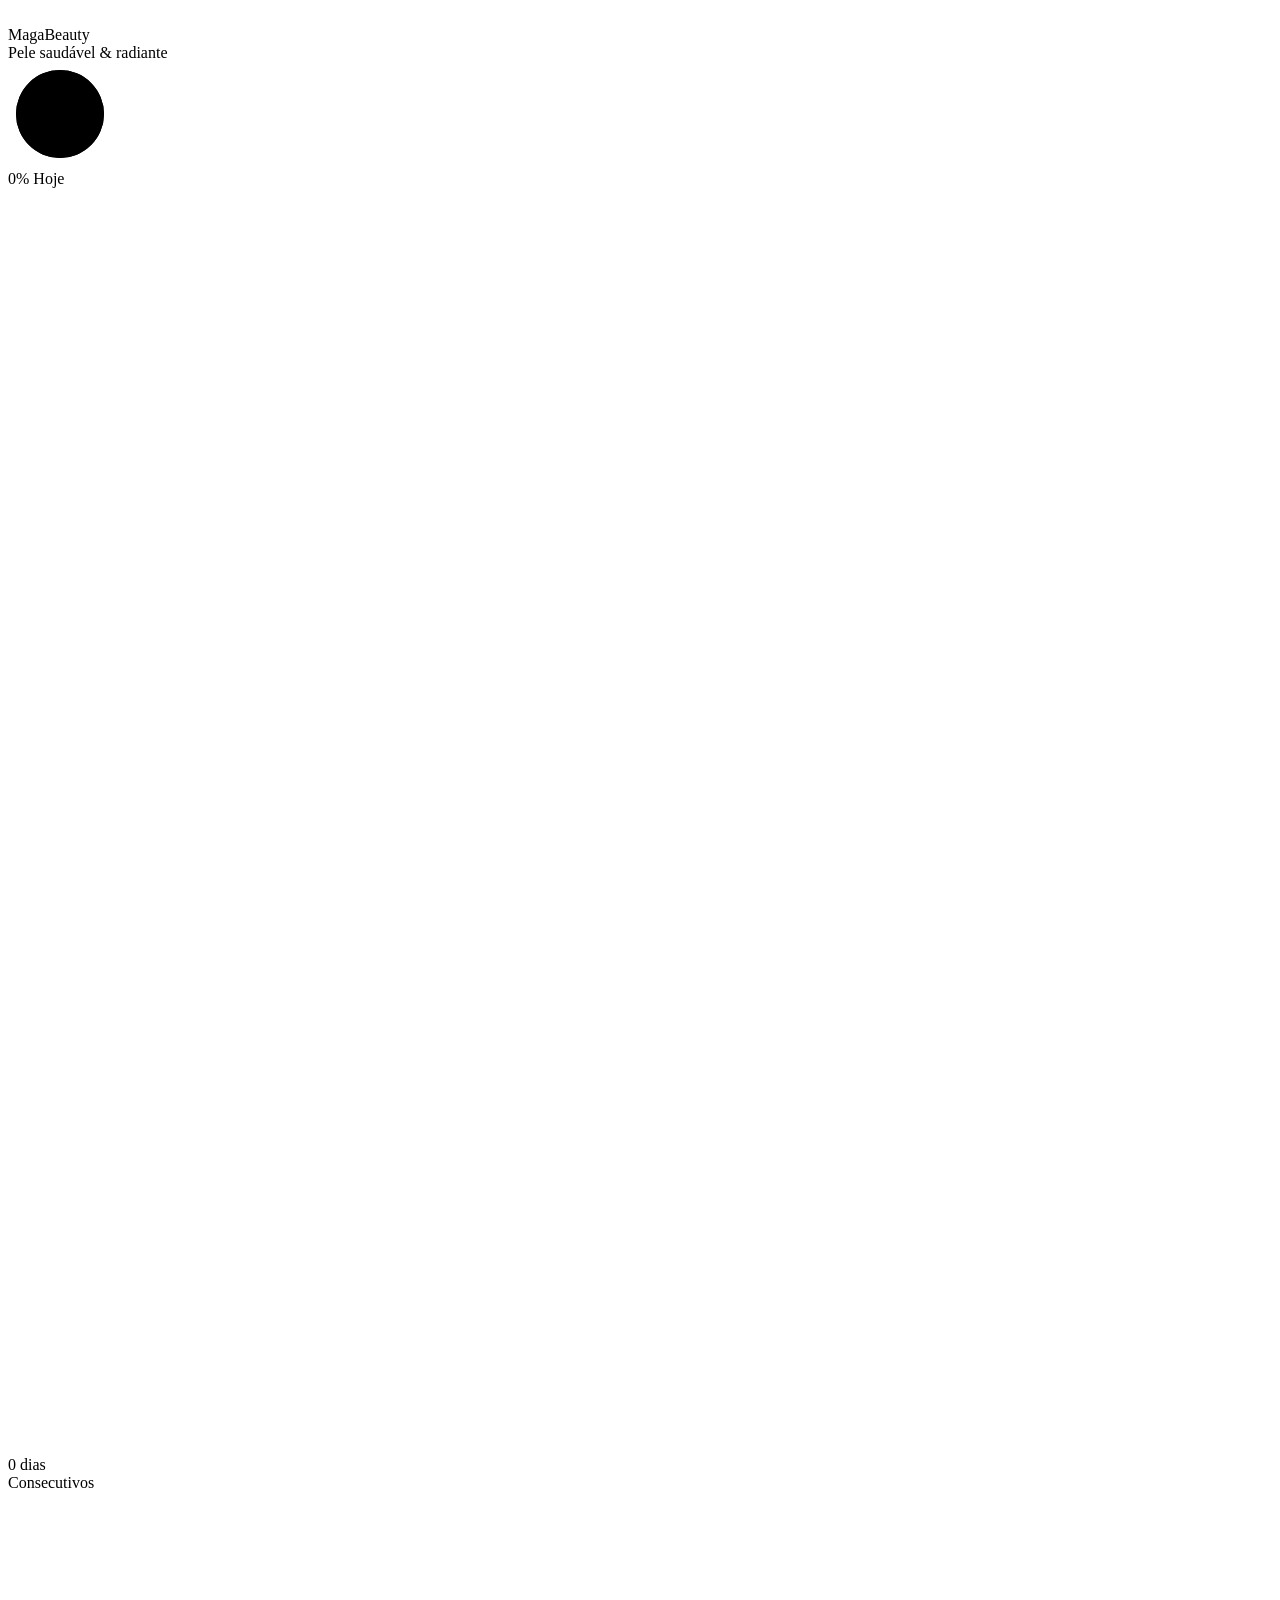
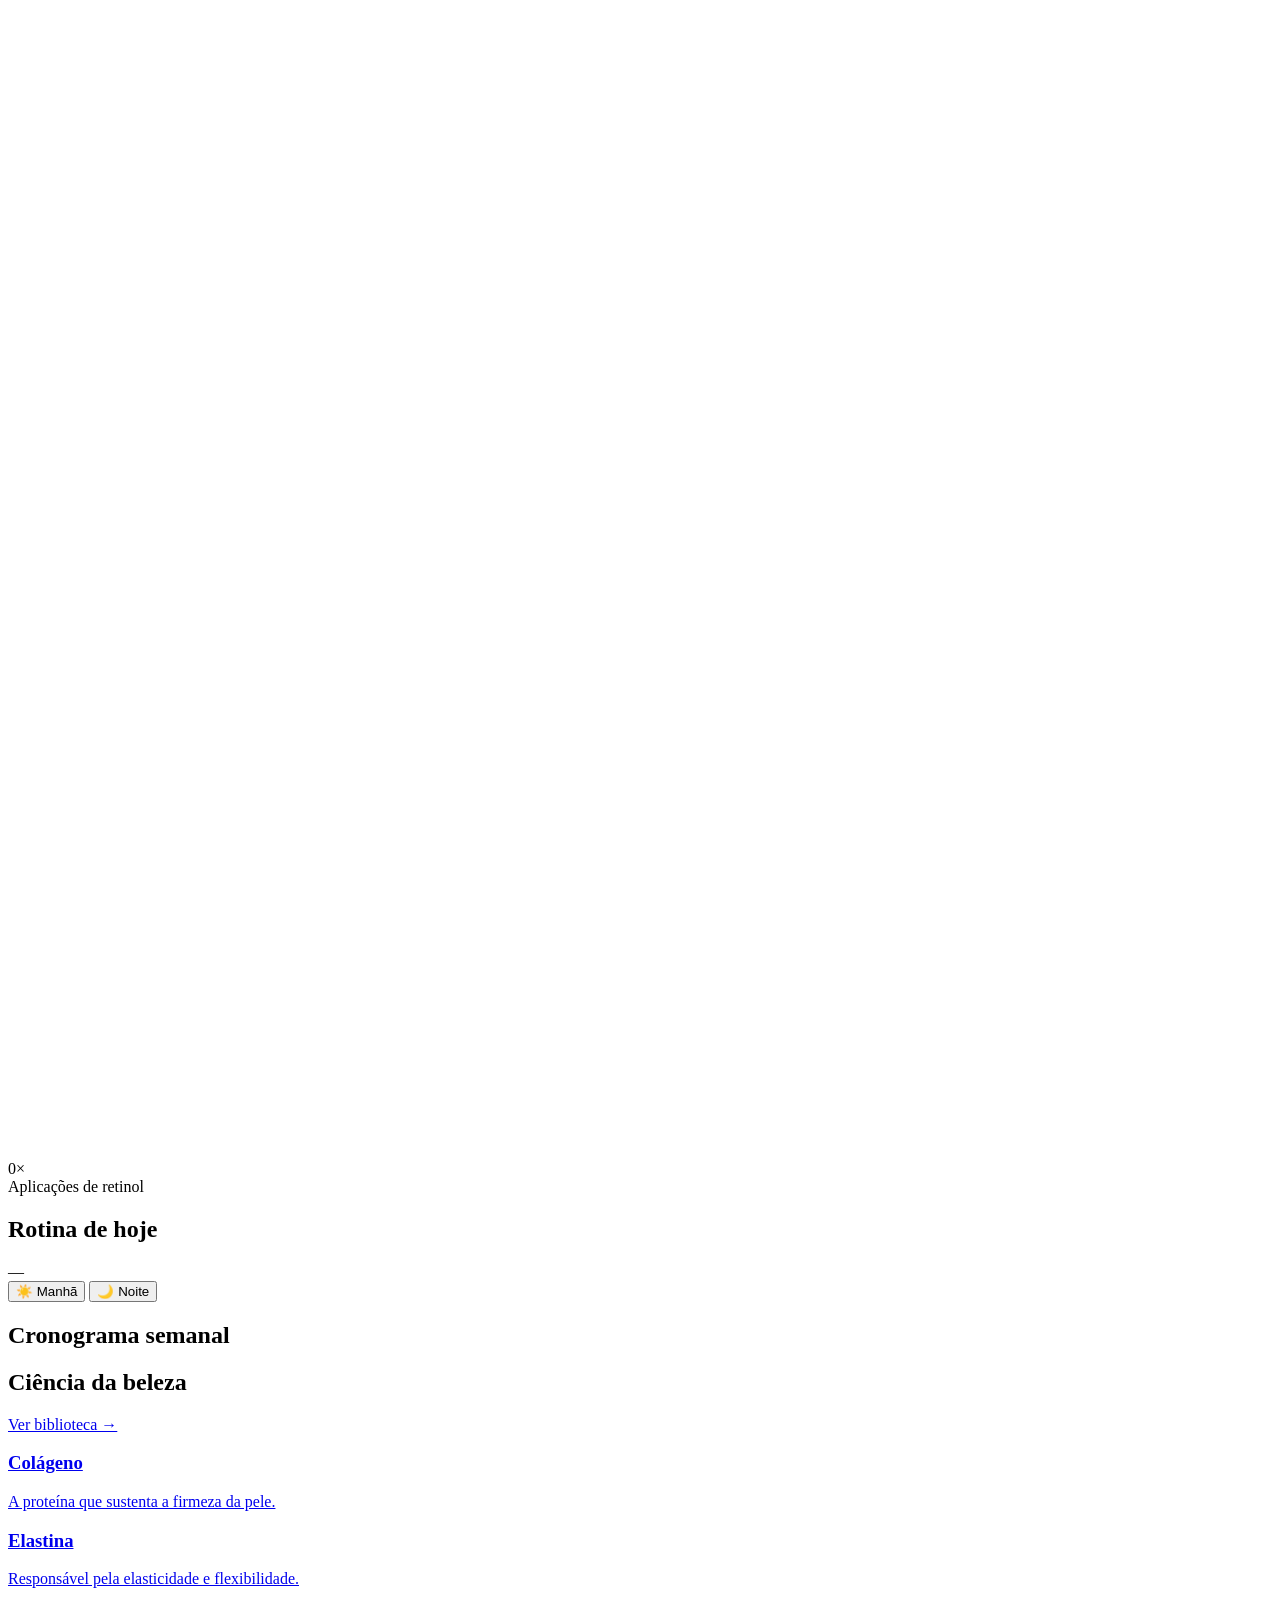
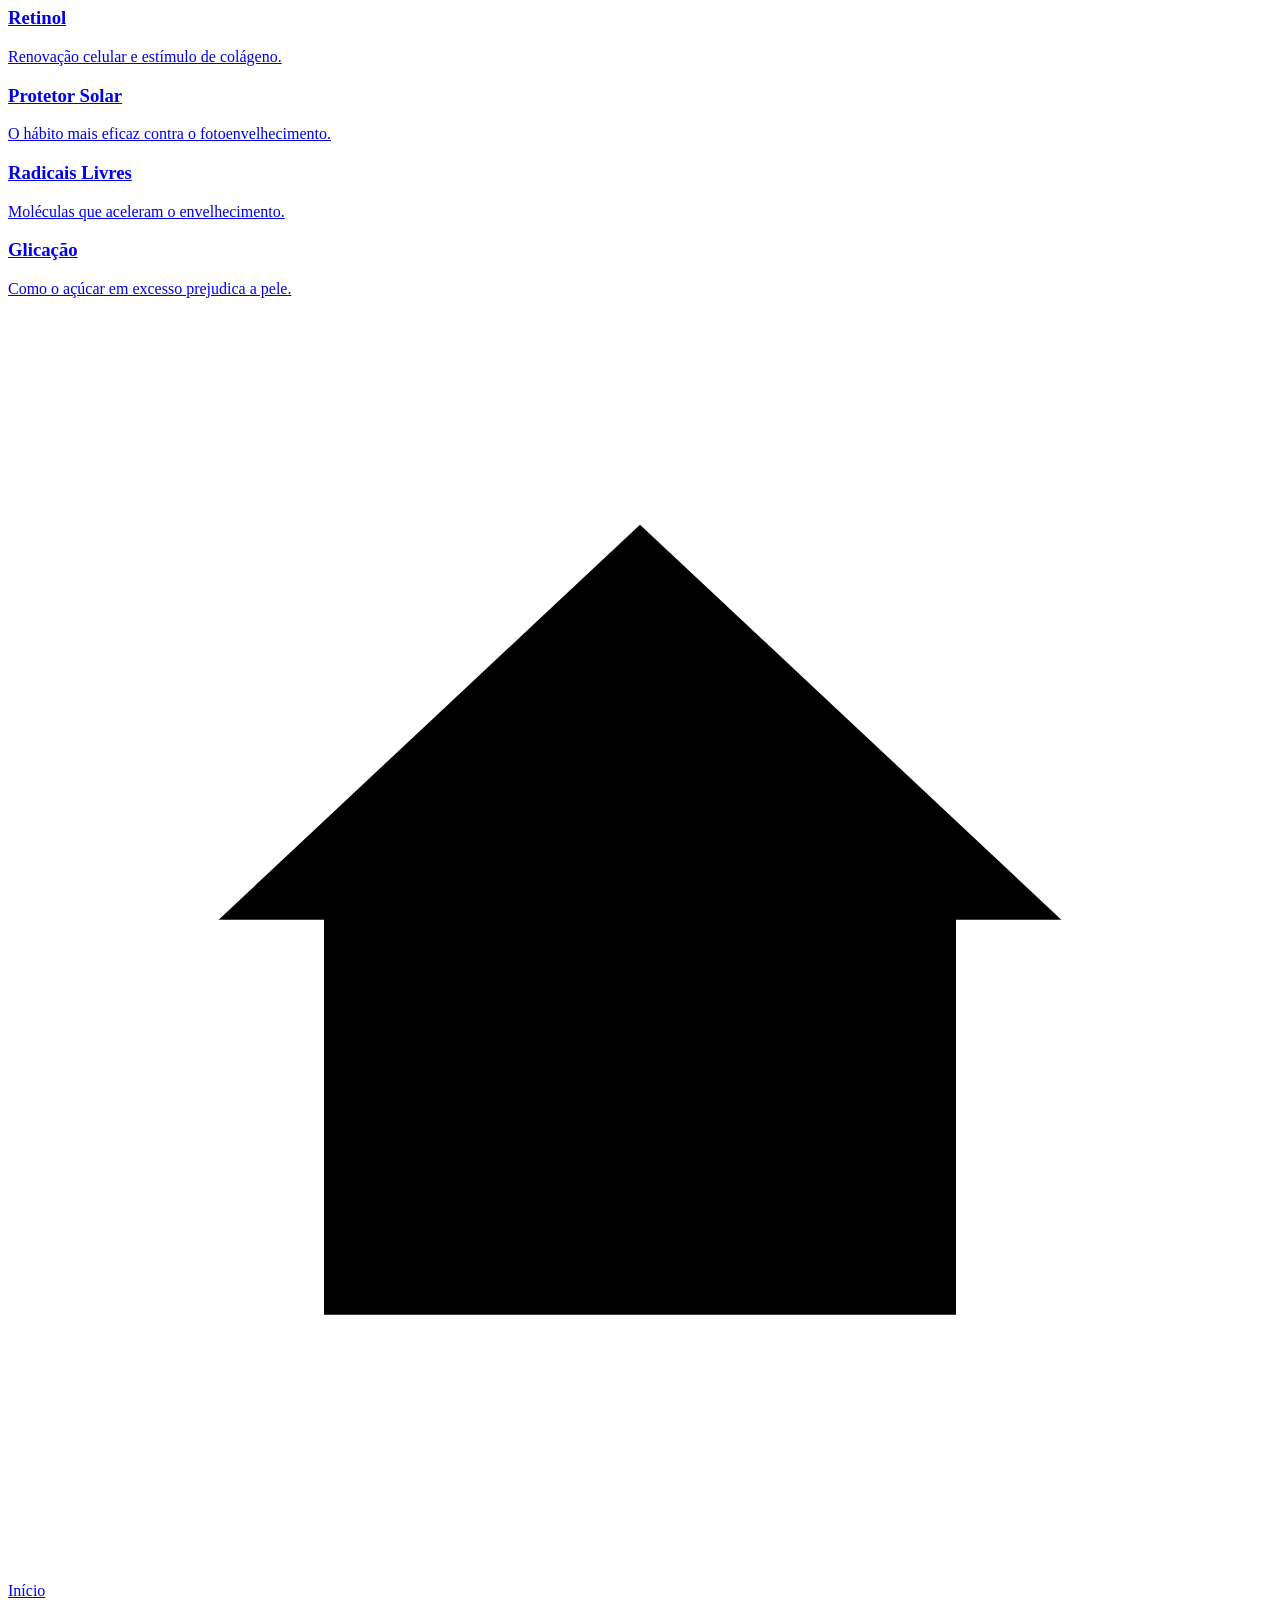
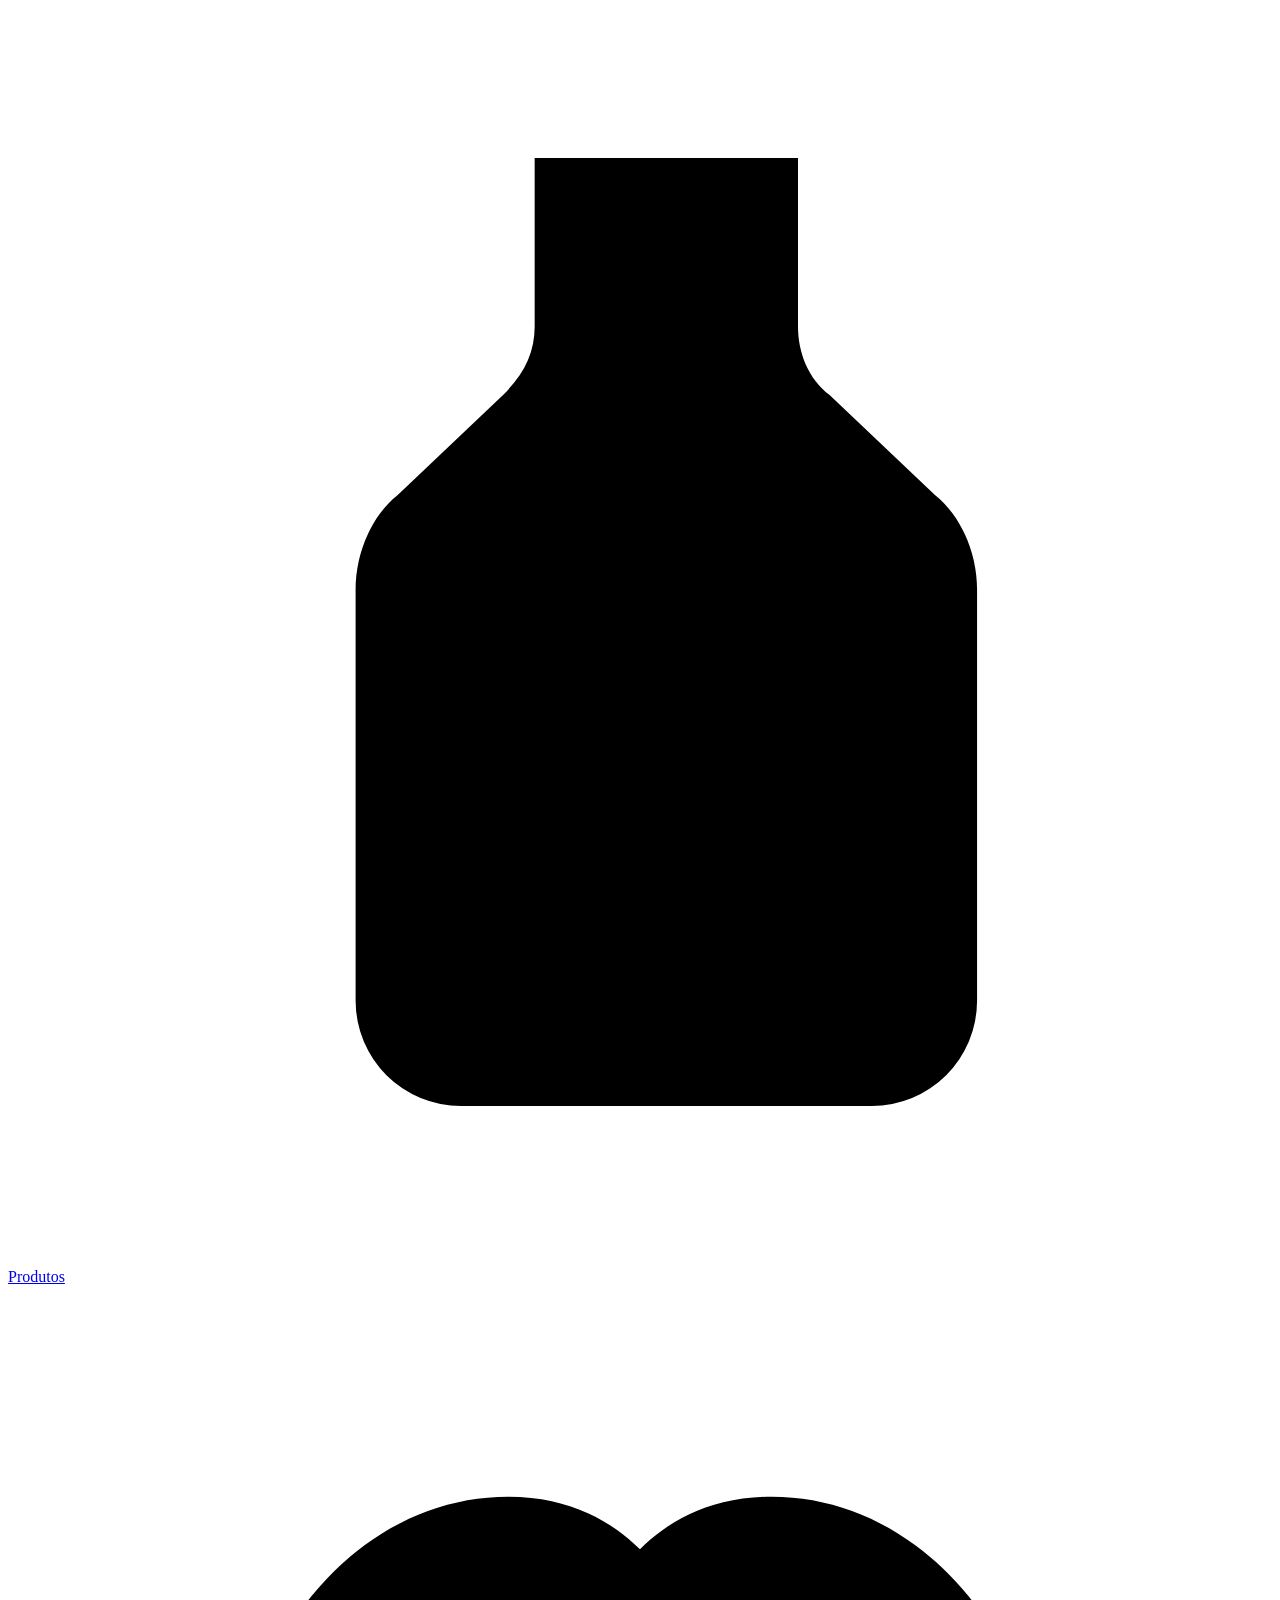
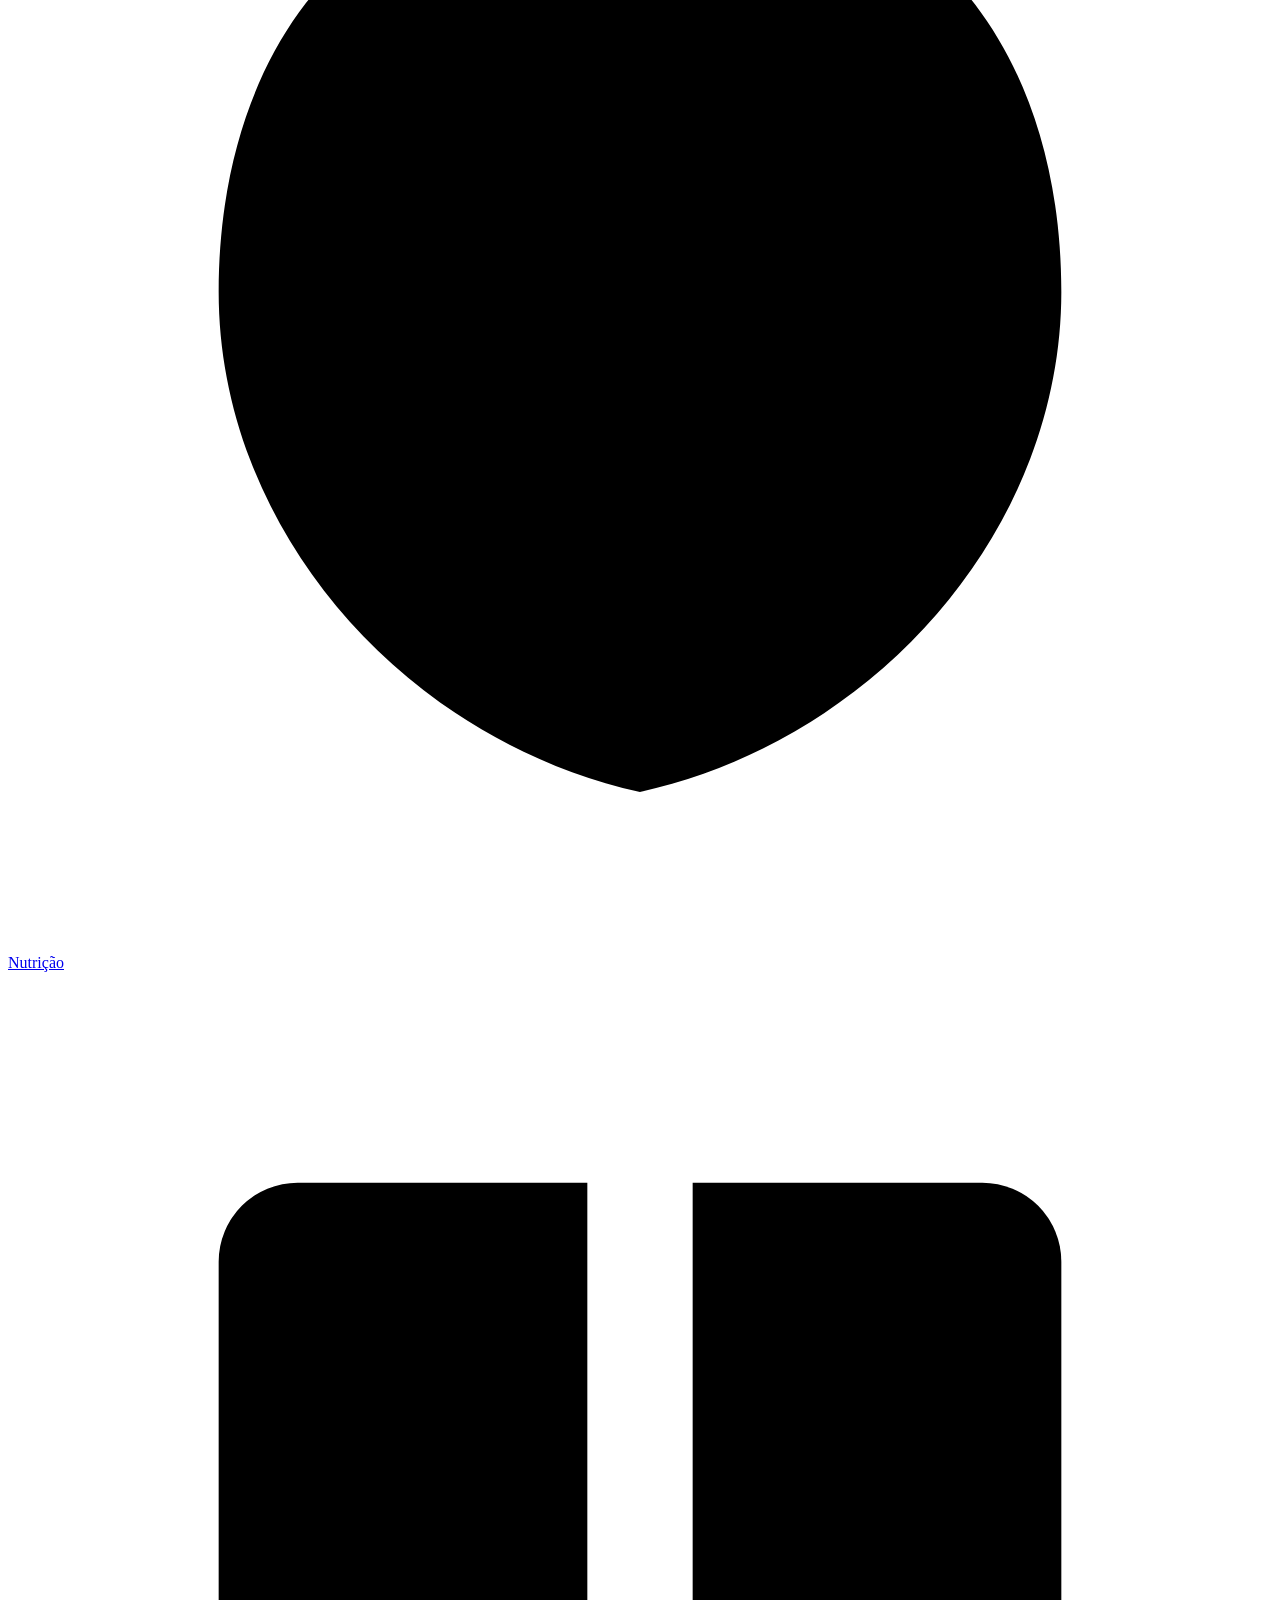
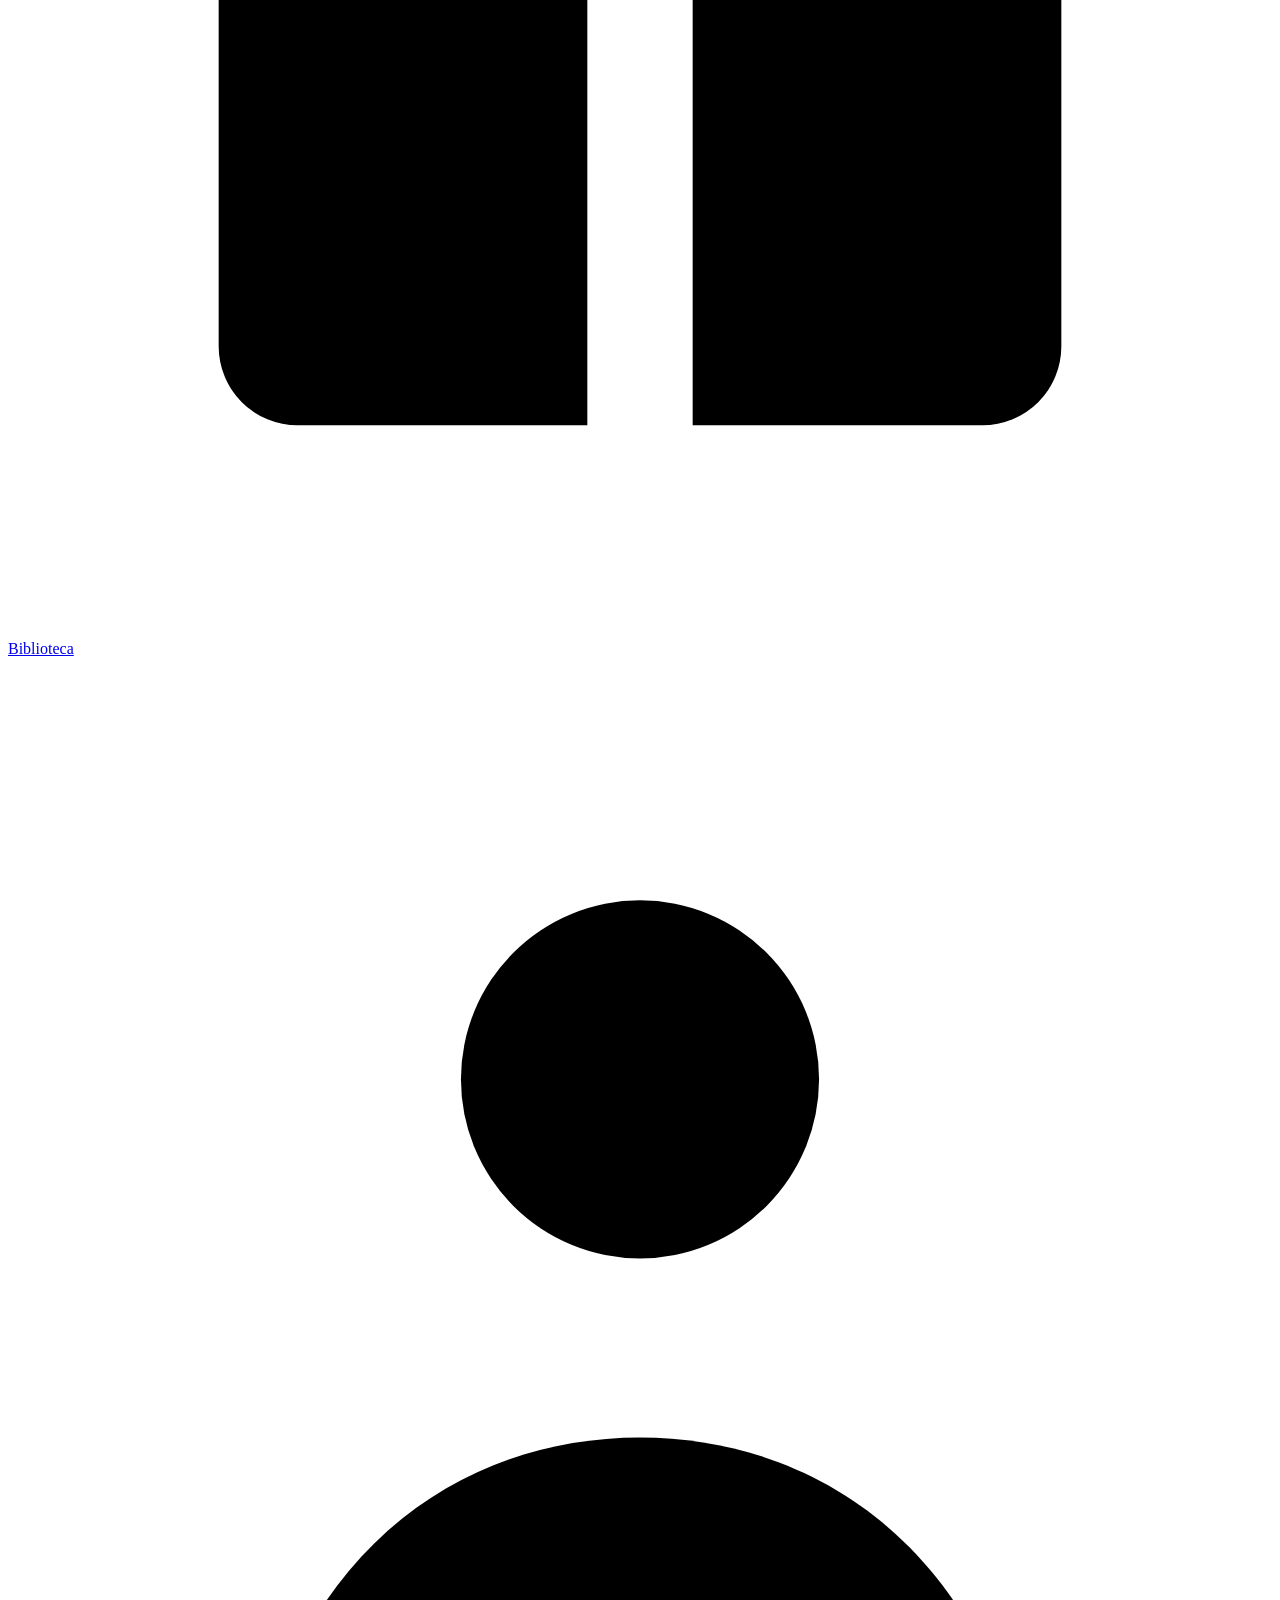
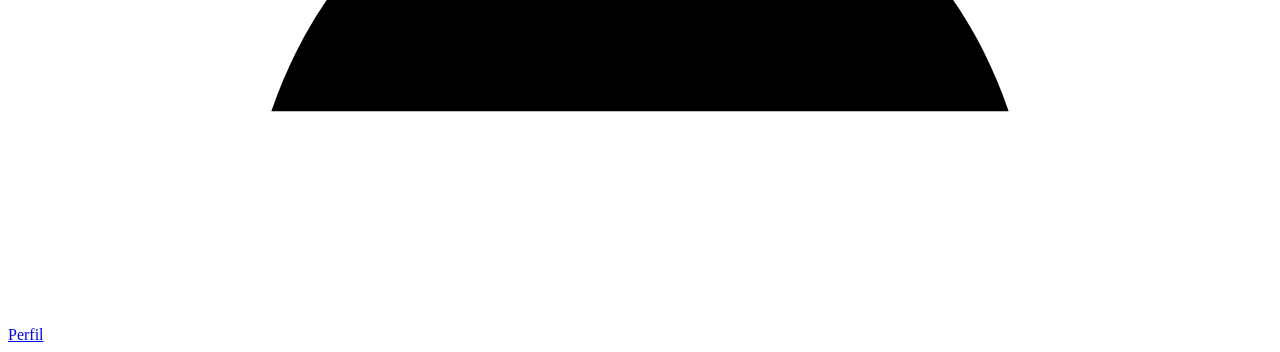
==== index.html @ 09ea9ea4 "Add files via upload" ====
<!DOCTYPE html>
<html lang="pt-BR">
<head>
<meta charset="UTF-8">
<meta name="viewport" content="width=device-width, initial-scale=1, viewport-fit=cover">
<title>MagaBeauty — Sua jornada para uma pele saudável</title>
<meta name="description" content="Guia completo de skincare baseado em evidências: rotina, ciência da beleza e nutrição para a pele.">
<meta name="theme-color" content="#A8C3B0">
<link rel="manifest" href="manifest.json">
<link rel="icon" href="assets/icon-192.png">
<link rel="apple-touch-icon" href="assets/icon-192.png">
<meta name="apple-mobile-web-app-capable" content="yes">
<meta name="apple-mobile-web-app-status-bar-style" content="default">
<meta name="apple-mobile-web-app-title" content="MagaBeauty">
<link rel="preconnect" href="https://fonts.googleapis.com">
<link rel="preconnect" href="https://fonts.gstatic.com" crossorigin>
<link href="https://fonts.googleapis.com/css2?family=Playfair+Display:wght@500;600;700&family=Inter:wght@400;500;600;700&display=swap" rel="stylesheet">
<link rel="stylesheet" href="css/styles.css">
</head>
<body data-page="dashboard" data-base="" data-register-sw="true">

<header class="mb-header">
  <div class="mb-header__brand">
    <img src="assets/logo.svg" alt="" class="mb-header__logo">
    <div>
      <div class="mb-header__title">MagaBeauty</div>
      <div class="mb-header__subtitle">Pele saudável &amp; radiante</div>
    </div>
  </div>
</header>

<main>

  <div class="card card--sage">
    <div class="ritual-ring-wrap">
      <div class="ritual-ring">
        <svg viewBox="0 0 104 104" width="104" height="104">
          <circle class="ring-track" cx="52" cy="52" r="44"></circle>
          <circle class="ring-progress" cx="52" cy="52" r="44"></circle>
        </svg>
        <div class="ritual-ring__center">
          <span class="ritual-ring__pct">0%</span>
          <span class="ritual-ring__label">Hoje</span>
        </div>
      </div>
      <div class="streak-stats">
        <div class="streak-stat">
          <span class="streak-stat__icon">
            <svg viewBox="0 0 24 24" fill="none" stroke-width="2" stroke-linecap="round" stroke-linejoin="round"><path d="M12 2c1 3-2 4-2 7a3 3 0 0 0 6 0c2 2 2 5 0 8a7 7 0 0 1-9-11c.5 1 1.5 1.5 2 1.5C9 5 10 3 12 2z"/></svg>
          </span>
          <div>
            <div class="streak-stat__value"><span id="streak-value">0</span> dias</div>
            <div class="streak-stat__label">Consecutivos</div>
          </div>
        </div>
        <div class="streak-stat">
          <span class="streak-stat__icon">
            <svg viewBox="0 0 24 24" fill="none" stroke-width="2" stroke-linecap="round" stroke-linejoin="round"><path d="M21 12.5A9 9 0 1 1 11.5 3 7 7 0 0 0 21 12.5z"/></svg>
          </span>
          <div>
            <div class="streak-stat__value"><span id="retinol-value">0</span>×</div>
            <div class="streak-stat__label">Aplicações de retinol</div>
          </div>
        </div>
      </div>
    </div>
  </div>

  <div class="section-title">
    <h2>Rotina de hoje</h2>
  </div>
  <div class="card">
    <span class="mode-badge" id="mode-badge">—</span>
    <div class="routine-tabs" role="tablist">
      <button class="routine-tab" data-tab="manha" role="tab" aria-selected="true">☀️ Manhã</button>
      <button class="routine-tab" data-tab="noite" role="tab" aria-selected="false">🌙 Noite</button>
    </div>
    <ul class="checklist" id="routine-list"></ul>
  </div>

  <div class="section-title">
    <h2>Cronograma semanal</h2>
  </div>
  <div class="card">
    <div class="week-grid" id="week-grid"></div>
  </div>

  <div class="section-title">
    <h2>Ciência da beleza</h2>
    <a class="section-link" href="pages/biblioteca.html">Ver biblioteca →</a>
  </div>
  <div class="science-grid">
    <a class="science-card" href="pages/biblioteca.html#artigo-colageno">
      <h3>Colágeno</h3>
      <p>A proteína que sustenta a firmeza da pele.</p>
    </a>
    <a class="science-card" href="pages/biblioteca.html#artigo-elastina">
      <h3>Elastina</h3>
      <p>Responsável pela elasticidade e flexibilidade.</p>
    </a>
    <a class="science-card" href="pages/biblioteca.html#artigo-retinol">
      <h3>Retinol</h3>
      <p>Renovação celular e estímulo de colágeno.</p>
    </a>
    <a class="science-card" href="pages/biblioteca.html#artigo-protetorsolar">
      <h3>Protetor Solar</h3>
      <p>O hábito mais eficaz contra o fotoenvelhecimento.</p>
    </a>
    <a class="science-card" href="pages/biblioteca.html#artigo-radicaislivres">
      <h3>Radicais Livres</h3>
      <p>Moléculas que aceleram o envelhecimento.</p>
    </a>
    <a class="science-card" href="pages/biblioteca.html#artigo-glicacao">
      <h3>Glicação</h3>
      <p>Como o açúcar em excesso prejudica a pele.</p>
    </a>
  </div>

</main>

<nav class="bottom-nav">
  <a href="index.html" data-nav="index">
    <svg viewBox="0 0 24 24"><path d="M4 11.5 12 4l8 7.5"/><path d="M6 10v9h12v-9"/></svg>
    Início
  </a>
  <a href="pages/produtos.html" data-nav="produtos">
    <svg viewBox="0 0 24 24"><path d="M9 3h6v3.2c0 .5.2 1 .6 1.3l2 1.9c.5.4.8 1.1.8 1.8V19a2 2 0 0 1-2 2H8.6a2 2 0 0 1-2-2V11.2c0-.7.3-1.4.8-1.8l2-1.9c.4-.4.6-.8.6-1.3V3Z"/><path d="M8 14h8"/></svg>
    Produtos
  </a>
  <a href="pages/nutricao.html" data-nav="nutricao">
    <svg viewBox="0 0 24 24"><path d="M12 21c-4.5-1-8-5-8-9.5C4 7 6.5 4 9.5 4c1.2 0 2 .5 2.5 1 .5-.5 1.3-1 2.5-1 3 0 5.5 3 5.5 7.5 0 4.5-3.5 8.5-8 9.5Z"/></svg>
    Nutrição
  </a>
  <a href="pages/biblioteca.html" data-nav="biblioteca">
    <svg viewBox="0 0 24 24"><path d="M4 5.5A1.5 1.5 0 0 1 5.5 4H11v16H5.5A1.5 1.5 0 0 1 4 18.5Z"/><path d="M20 5.5A1.5 1.5 0 0 0 18.5 4H13v16h5.5a1.5 1.5 0 0 0 1.5-1.5Z"/></svg>
    Biblioteca
  </a>
  <a href="pages/perfil.html" data-nav="perfil">
    <svg viewBox="0 0 24 24"><circle cx="12" cy="8" r="3.4"/><path d="M5 20c1.2-3.5 4-5.2 7-5.2s5.8 1.7 7 5.2"/></svg>
    Perfil
  </a>
</nav>

<script src="js/app.js"></script>
</body>
</html>
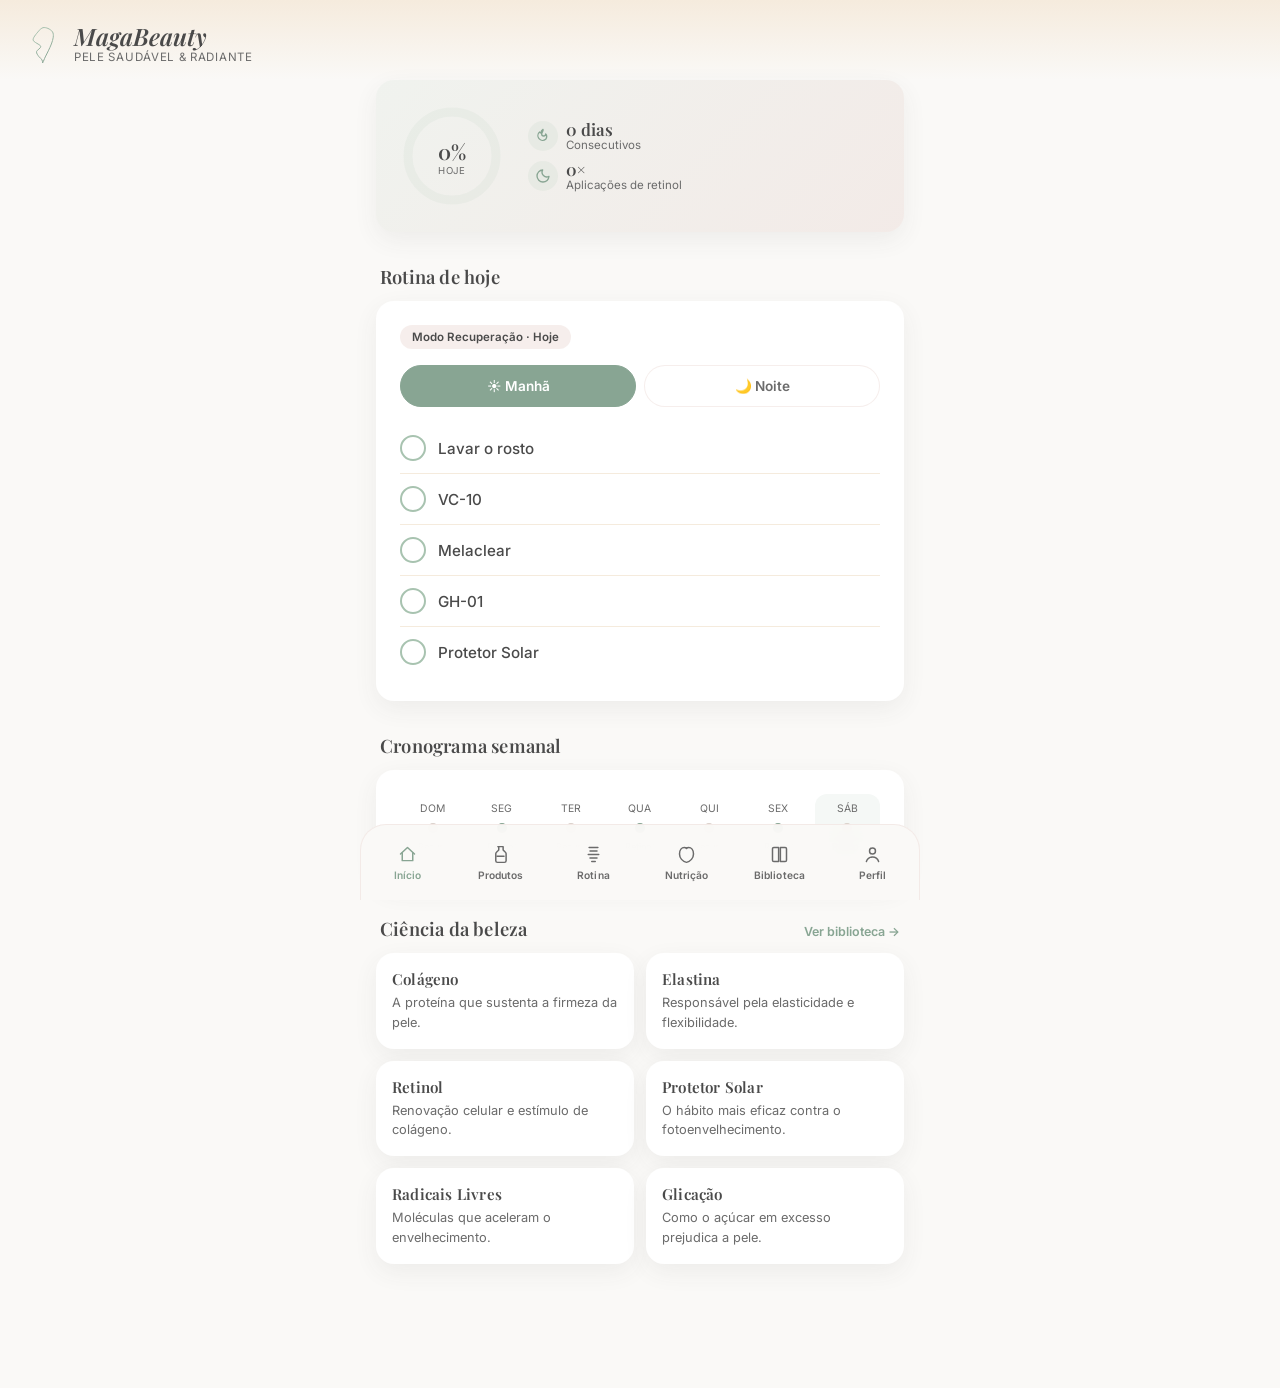
==== commit 76f4df60: "Update index.html" ====
--- a/index.html
+++ b/index.html
@@ -127,6 +127,10 @@
     <svg viewBox="0 0 24 24"><path d="M9 3h6v3.2c0 .5.2 1 .6 1.3l2 1.9c.5.4.8 1.1.8 1.8V19a2 2 0 0 1-2 2H8.6a2 2 0 0 1-2-2V11.2c0-.7.3-1.4.8-1.8l2-1.9c.4-.4.6-.8.6-1.3V3Z"/><path d="M8 14h8"/></svg>
     Produtos
   </a>
+  <a href="pages/minha-rotina.html" data-nav="minha-rotina">
+    <svg viewBox="0 0 24 24"><path d="M7 4h10"/><path d="M8 8h8"/><path d="M6 12h12"/><path d="M8 16h8"/><path d="M10 20h4"/></svg>
+    Rotina
+  </a>
   <a href="pages/nutricao.html" data-nav="nutricao">
     <svg viewBox="0 0 24 24"><path d="M12 21c-4.5-1-8-5-8-9.5C4 7 6.5 4 9.5 4c1.2 0 2 .5 2.5 1 .5-.5 1.3-1 2.5-1 3 0 5.5 3 5.5 7.5 0 4.5-3.5 8.5-8 9.5Z"/></svg>
     Nutrição
--- a/css/styles.css
+++ b/css/styles.css
@@ -0,0 +1,560 @@
+/* ==========================================================================
+   MagaBeauty — Sistema de Design
+   Elegância Premium · Sálvia + Nude + Champanhe
+   ========================================================================== */
+
+:root {
+  /* Paleta */
+  --sage: #A8C3B0;
+  --sage-dark: #88A593;
+  --nude: #E8D5D0;
+  --champagne: #F5EBDD;
+  --off-white: #FAF9F7;
+  --ink: #4A4A4A;
+  --ink-light: #6B6B6B;
+
+  /* Derivados */
+  --sage-10: rgba(168, 195, 176, 0.12);
+  --sage-20: rgba(168, 195, 176, 0.22);
+  --nude-30: rgba(232, 213, 208, 0.4);
+  --white: #FFFFFF;
+  --shadow-soft: 0 8px 24px rgba(74, 74, 74, 0.07);
+  --shadow-lift: 0 14px 32px rgba(74, 74, 74, 0.12);
+
+  /* Tipografia */
+  --font-display: 'Playfair Display', Georgia, serif;
+  --font-body: 'Inter', -apple-system, BlinkMacSystemFont, sans-serif;
+
+  /* Raios e espaçamentos */
+  --radius-sm: 12px;
+  --radius-md: 18px;
+  --radius-lg: 26px;
+  --radius-pill: 999px;
+
+  --space-1: 4px;
+  --space-2: 8px;
+  --space-3: 12px;
+  --space-4: 16px;
+  --space-5: 24px;
+  --space-6: 32px;
+  --space-7: 48px;
+
+  /* Área segura para nav inferior fixa */
+  --nav-height: 76px;
+}
+
+* { box-sizing: border-box; }
+
+html, body {
+  margin: 0;
+  padding: 0;
+}
+
+body {
+  font-family: var(--font-body);
+  background: var(--off-white);
+  color: var(--ink);
+  -webkit-font-smoothing: antialiased;
+  padding-bottom: calc(var(--nav-height) + env(safe-area-inset-bottom));
+  min-height: 100vh;
+}
+
+h1, h2, h3, h4 {
+  font-family: var(--font-display);
+  font-weight: 600;
+  margin: 0 0 var(--space-2) 0;
+  color: var(--ink);
+  letter-spacing: 0.2px;
+}
+
+p { margin: 0 0 var(--space-3) 0; line-height: 1.55; color: var(--ink-light); }
+
+a { color: inherit; text-decoration: none; }
+
+button { font-family: var(--font-body); cursor: pointer; }
+
+img, svg { display: block; max-width: 100%; }
+
+::selection { background: var(--sage-20); }
+
+/* Foco visível para acessibilidade */
+a:focus-visible,
+button:focus-visible,
+input:focus-visible,
+[tabindex]:focus-visible {
+  outline: 2px solid var(--sage-dark);
+  outline-offset: 3px;
+  border-radius: var(--radius-sm);
+}
+
+@media (prefers-reduced-motion: reduce) {
+  *, *::before, *::after {
+    animation-duration: 0.001ms !important;
+    animation-iteration-count: 1 !important;
+    transition-duration: 0.001ms !important;
+  }
+}
+
+/* ==========================================================================
+   Cabeçalho
+   ========================================================================== */
+
+.mb-header {
+  display: flex;
+  align-items: center;
+  justify-content: space-between;
+  padding: var(--space-5) var(--space-5) var(--space-4);
+  background: linear-gradient(180deg, var(--champagne) 0%, var(--off-white) 100%);
+}
+
+.mb-header__brand {
+  display: flex;
+  align-items: center;
+  gap: var(--space-3);
+}
+
+.mb-header__logo { width: 38px; height: 38px; flex-shrink: 0; }
+
+.mb-header__title {
+  font-family: var(--font-display);
+  font-size: 1.5rem;
+  font-style: italic;
+  font-weight: 600;
+  color: var(--ink);
+  line-height: 1;
+}
+
+.mb-header__subtitle {
+  font-size: 0.72rem;
+  letter-spacing: 0.06em;
+  text-transform: uppercase;
+  color: var(--ink-light);
+  margin-top: 2px;
+}
+
+.mb-page-title {
+  padding: 0 var(--space-5);
+  margin-bottom: var(--space-1);
+}
+
+.mb-page-title h1 { font-size: 1.6rem; }
+.mb-page-title .mb-eyebrow { margin-bottom: var(--space-1); }
+
+main {
+  max-width: 560px;
+  margin: 0 auto;
+  padding: 0 var(--space-4) var(--space-7);
+}
+
+.mb-eyebrow {
+  font-size: 0.7rem;
+  letter-spacing: 0.1em;
+  text-transform: uppercase;
+  color: var(--sage-dark);
+  font-weight: 600;
+}
+
+/* ==========================================================================
+   Cartões
+   ========================================================================== */
+
+.card {
+  background: var(--white);
+  border-radius: var(--radius-md);
+  box-shadow: var(--shadow-soft);
+  padding: var(--space-5);
+  margin-bottom: var(--space-4);
+}
+
+.card--sage {
+  background: linear-gradient(135deg, var(--sage-10), var(--nude-30));
+}
+
+.section-title {
+  display: flex;
+  align-items: baseline;
+  justify-content: space-between;
+  margin: var(--space-6) 0 var(--space-3);
+  padding: 0 var(--space-1);
+}
+
+.section-title h2 { font-size: 1.15rem; margin: 0; }
+
+.section-link {
+  font-size: 0.78rem;
+  color: var(--sage-dark);
+  font-weight: 600;
+}
+
+/* ==========================================================================
+   Anel de progresso (elemento de assinatura)
+   ========================================================================== */
+
+.ritual-ring-wrap {
+  display: flex;
+  align-items: center;
+  gap: var(--space-5);
+}
+
+.ritual-ring { position: relative; width: 104px; height: 104px; flex-shrink: 0; }
+
+.ritual-ring svg { transform: rotate(-90deg); }
+
+.ritual-ring circle {
+  fill: none;
+  stroke-width: 9;
+  stroke-linecap: round;
+}
+
+.ritual-ring .ring-track { stroke: var(--sage-10); }
+
+.ritual-ring .ring-progress {
+  stroke: var(--sage-dark);
+  transition: stroke-dashoffset 0.6s ease;
+}
+
+.ritual-ring__center {
+  position: absolute;
+  inset: 0;
+  display: flex;
+  flex-direction: column;
+  align-items: center;
+  justify-content: center;
+}
+
+.ritual-ring__pct { font-family: var(--font-display); font-size: 1.3rem; font-weight: 600; color: var(--ink); }
+.ritual-ring__label { font-size: 0.6rem; color: var(--ink-light); text-transform: uppercase; letter-spacing: 0.06em; }
+
+.streak-stats { display: flex; flex-direction: column; gap: var(--space-2); }
+
+.streak-stat { display: flex; align-items: center; gap: var(--space-2); }
+
+.streak-stat__icon {
+  width: 30px; height: 30px;
+  border-radius: var(--radius-pill);
+  background: var(--sage-10);
+  display: flex; align-items: center; justify-content: center;
+  flex-shrink: 0;
+}
+
+.streak-stat__icon svg { width: 16px; height: 16px; stroke: var(--sage-dark); }
+
+.streak-stat__value { font-family: var(--font-display); font-size: 1.05rem; font-weight: 600; line-height: 1.1; }
+.streak-stat__label { font-size: 0.72rem; color: var(--ink-light); }
+
+/* ==========================================================================
+   Checklist de rotina
+   ========================================================================== */
+
+.routine-tabs {
+  display: flex;
+  gap: var(--space-2);
+  margin-bottom: var(--space-4);
+}
+
+.routine-tab {
+  flex: 1;
+  text-align: center;
+  padding: var(--space-3) var(--space-2);
+  border-radius: var(--radius-pill);
+  background: var(--white);
+  font-size: 0.85rem;
+  font-weight: 600;
+  color: var(--ink-light);
+  border: 1px solid var(--nude-30);
+  transition: background 0.2s ease, color 0.2s ease;
+}
+
+.routine-tab[aria-selected="true"] {
+  background: var(--sage-dark);
+  color: var(--white);
+  border-color: var(--sage-dark);
+}
+
+.mode-badge {
+  display: inline-flex;
+  align-items: center;
+  gap: 6px;
+  font-size: 0.72rem;
+  font-weight: 600;
+  padding: 5px 12px;
+  border-radius: var(--radius-pill);
+  background: var(--nude-30);
+  color: var(--ink);
+  margin-bottom: var(--space-4);
+}
+
+.checklist { list-style: none; margin: 0; padding: 0; }
+
+.checklist-item {
+  display: flex;
+  align-items: center;
+  gap: var(--space-3);
+  padding: var(--space-3) 0;
+  border-bottom: 1px solid var(--champagne);
+}
+
+.checklist-item:last-child { border-bottom: none; }
+
+.checklist-item__check {
+  width: 26px; height: 26px;
+  border-radius: var(--radius-pill);
+  border: 2px solid var(--sage);
+  flex-shrink: 0;
+  display: flex; align-items: center; justify-content: center;
+  background: var(--white);
+  transition: background 0.2s ease, border-color 0.2s ease;
+}
+
+.checklist-item__check svg {
+  width: 13px; height: 13px;
+  opacity: 0;
+  transition: opacity 0.15s ease;
+  stroke: var(--white);
+}
+
+.checklist-item.is-done .checklist-item__check {
+  background: var(--sage-dark);
+  border-color: var(--sage-dark);
+}
+
+.checklist-item.is-done .checklist-item__check svg { opacity: 1; }
+
+.checklist-item.is-done .checklist-item__label { color: var(--ink-light); text-decoration: line-through; text-decoration-color: var(--sage); }
+
+.checklist-item__label { font-size: 0.95rem; font-weight: 500; flex: 1; }
+
+.checklist-item__btn {
+  all: unset;
+  display: flex;
+  align-items: center;
+  gap: var(--space-3);
+  width: 100%;
+  cursor: pointer;
+}
+
+/* ==========================================================================
+   Cronograma semanal
+   ========================================================================== */
+
+.week-grid {
+  display: grid;
+  grid-template-columns: repeat(7, 1fr);
+  gap: var(--space-1);
+}
+
+.week-day {
+  display: flex;
+  flex-direction: column;
+  align-items: center;
+  gap: var(--space-2);
+  padding: var(--space-2) 2px;
+  border-radius: var(--radius-sm);
+}
+
+.week-day.is-today { background: var(--sage-10); }
+
+.week-day__name { font-size: 0.65rem; color: var(--ink-light); text-transform: uppercase; }
+
+.week-day__dot {
+  width: 10px; height: 10px;
+  border-radius: var(--radius-pill);
+}
+
+.week-day__dot--retinol { background: var(--sage-dark); }
+.week-day__dot--recuperacao { background: var(--nude); border: 1px solid var(--sage-20); }
+
+.week-day__mode { font-size: 0.58rem; color: var(--ink-light); text-align: center; }
+
+/* ==========================================================================
+   Cartões de ciência / artigos / nutrição
+   ========================================================================== */
+
+.science-grid { display: grid; grid-template-columns: 1fr 1fr; gap: var(--space-3); }
+
+.science-card {
+  background: var(--white);
+  border-radius: var(--radius-md);
+  padding: var(--space-4);
+  box-shadow: var(--shadow-soft);
+}
+
+.science-card h3 { font-size: 0.95rem; margin-bottom: var(--space-1); }
+.science-card p { font-size: 0.8rem; margin: 0; }
+
+.product-card, .article-card, .nutrition-card {
+  background: var(--white);
+  border-radius: var(--radius-md);
+  box-shadow: var(--shadow-soft);
+  margin-bottom: var(--space-3);
+  overflow: hidden;
+}
+
+.expand-trigger {
+  all: unset;
+  display: flex;
+  align-items: center;
+  justify-content: space-between;
+  width: 100%;
+  padding: var(--space-4) var(--space-5);
+  cursor: pointer;
+}
+
+.expand-trigger__left { display: flex; align-items: center; gap: var(--space-3); }
+
+.tag-pill {
+  font-size: 0.65rem;
+  font-weight: 700;
+  letter-spacing: 0.04em;
+  text-transform: uppercase;
+  padding: 4px 10px;
+  border-radius: var(--radius-pill);
+  background: var(--sage-10);
+  color: var(--sage-dark);
+}
+
+.tag-pill--noite { background: var(--nude-30); color: var(--ink); }
+
+.expand-trigger h3 { margin: 0; font-size: 1rem; }
+.expand-trigger__sub { font-size: 0.78rem; color: var(--ink-light); margin-top: 2px; }
+
+.expand-chevron {
+  width: 18px; height: 18px;
+  stroke: var(--ink-light);
+  transition: transform 0.25s ease;
+  flex-shrink: 0;
+}
+
+.product-card.is-open .expand-chevron,
+.article-card.is-open .expand-chevron,
+.nutrition-card.is-open .expand-chevron { transform: rotate(180deg); }
+
+.expand-body {
+  max-height: 0;
+  overflow: hidden;
+  transition: max-height 0.3s ease;
+}
+
+.product-card.is-open .expand-body,
+.article-card.is-open .expand-body,
+.nutrition-card.is-open .expand-body { max-height: 600px; }
+
+.expand-body__inner { padding: 0 var(--space-5) var(--space-5); }
+
+.expand-body__inner ul { margin: 0; padding-left: var(--space-4); }
+.expand-body__inner li { font-size: 0.88rem; color: var(--ink-light); margin-bottom: 6px; }
+
+.how-to-use {
+  margin-top: var(--space-3);
+  padding: var(--space-3);
+  background: var(--champagne);
+  border-radius: var(--radius-sm);
+  font-size: 0.82rem;
+  color: var(--ink);
+}
+
+.examples-row { display: flex; flex-wrap: wrap; gap: 6px; margin-top: var(--space-2); }
+
+.example-chip {
+  font-size: 0.78rem;
+  padding: 5px 12px;
+  background: var(--champagne);
+  border-radius: var(--radius-pill);
+  color: var(--ink);
+}
+
+/* ==========================================================================
+   Perfil
+   ========================================================================== */
+
+.profile-stats-grid {
+  display: grid;
+  grid-template-columns: 1fr 1fr;
+  gap: var(--space-3);
+}
+
+.profile-stat {
+  background: var(--white);
+  border-radius: var(--radius-md);
+  box-shadow: var(--shadow-soft);
+  padding: var(--space-4);
+  text-align: center;
+}
+
+.profile-stat__value { font-family: var(--font-display); font-size: 1.7rem; font-weight: 600; }
+.profile-stat__label { font-size: 0.75rem; color: var(--ink-light); margin-top: 2px; }
+
+.gallery-placeholder {
+  border: 1.5px dashed var(--sage);
+  border-radius: var(--radius-md);
+  padding: var(--space-6) var(--space-4);
+  text-align: center;
+  color: var(--ink-light);
+  font-size: 0.85rem;
+}
+
+.gallery-placeholder svg { width: 32px; height: 32px; stroke: var(--sage-dark); margin: 0 auto var(--space-2); }
+
+/* ==========================================================================
+   Navegação inferior
+   ========================================================================== */
+
+.bottom-nav {
+  position: fixed;
+  left: 0; right: 0; bottom: 0;
+  height: var(--nav-height);
+  padding-bottom: env(safe-area-inset-bottom);
+  background: rgba(250, 249, 247, 0.92);
+  backdrop-filter: blur(14px);
+  -webkit-backdrop-filter: blur(14px);
+  border-top: 1px solid var(--nude-30);
+  display: flex;
+  z-index: 50;
+}
+
+.bottom-nav a {
+  flex: 1;
+  display: flex;
+  flex-direction: column;
+  align-items: center;
+  justify-content: center;
+  gap: 4px;
+  color: var(--ink-light);
+  font-size: 0.64rem;
+  font-weight: 600;
+  letter-spacing: 0.01em;
+}
+
+.bottom-nav a svg { width: 21px; height: 21px; stroke: var(--ink-light); fill: none; stroke-width: 1.7; stroke-linecap: round; stroke-linejoin: round; }
+
+.bottom-nav a.is-active { color: var(--sage-dark); }
+.bottom-nav a.is-active svg { stroke: var(--sage-dark); }
+
+/* ==========================================================================
+   Empty / utilitários
+   ========================================================================== */
+
+.mb-divider { height: 1px; background: var(--nude-30); margin: var(--space-5) 0; border: none; }
+
+.toast {
+  position: fixed;
+  bottom: calc(var(--nav-height) + 16px);
+  left: 50%;
+  transform: translateX(-50%) translateY(8px);
+  background: var(--ink);
+  color: var(--off-white);
+  font-size: 0.82rem;
+  padding: 10px 18px;
+  border-radius: var(--radius-pill);
+  opacity: 0;
+  pointer-events: none;
+  transition: opacity 0.25s ease, transform 0.25s ease;
+  z-index: 100;
+  white-space: nowrap;
+}
+
+.toast.is-visible { opacity: 1; transform: translateX(-50%) translateY(0); }
+
+@media (min-width: 600px) {
+  .bottom-nav { max-width: 560px; left: 50%; transform: translateX(-50%); border-radius: var(--radius-lg) var(--radius-lg) 0 0; border-left: 1px solid var(--nude-30); border-right: 1px solid var(--nude-30); }
+}
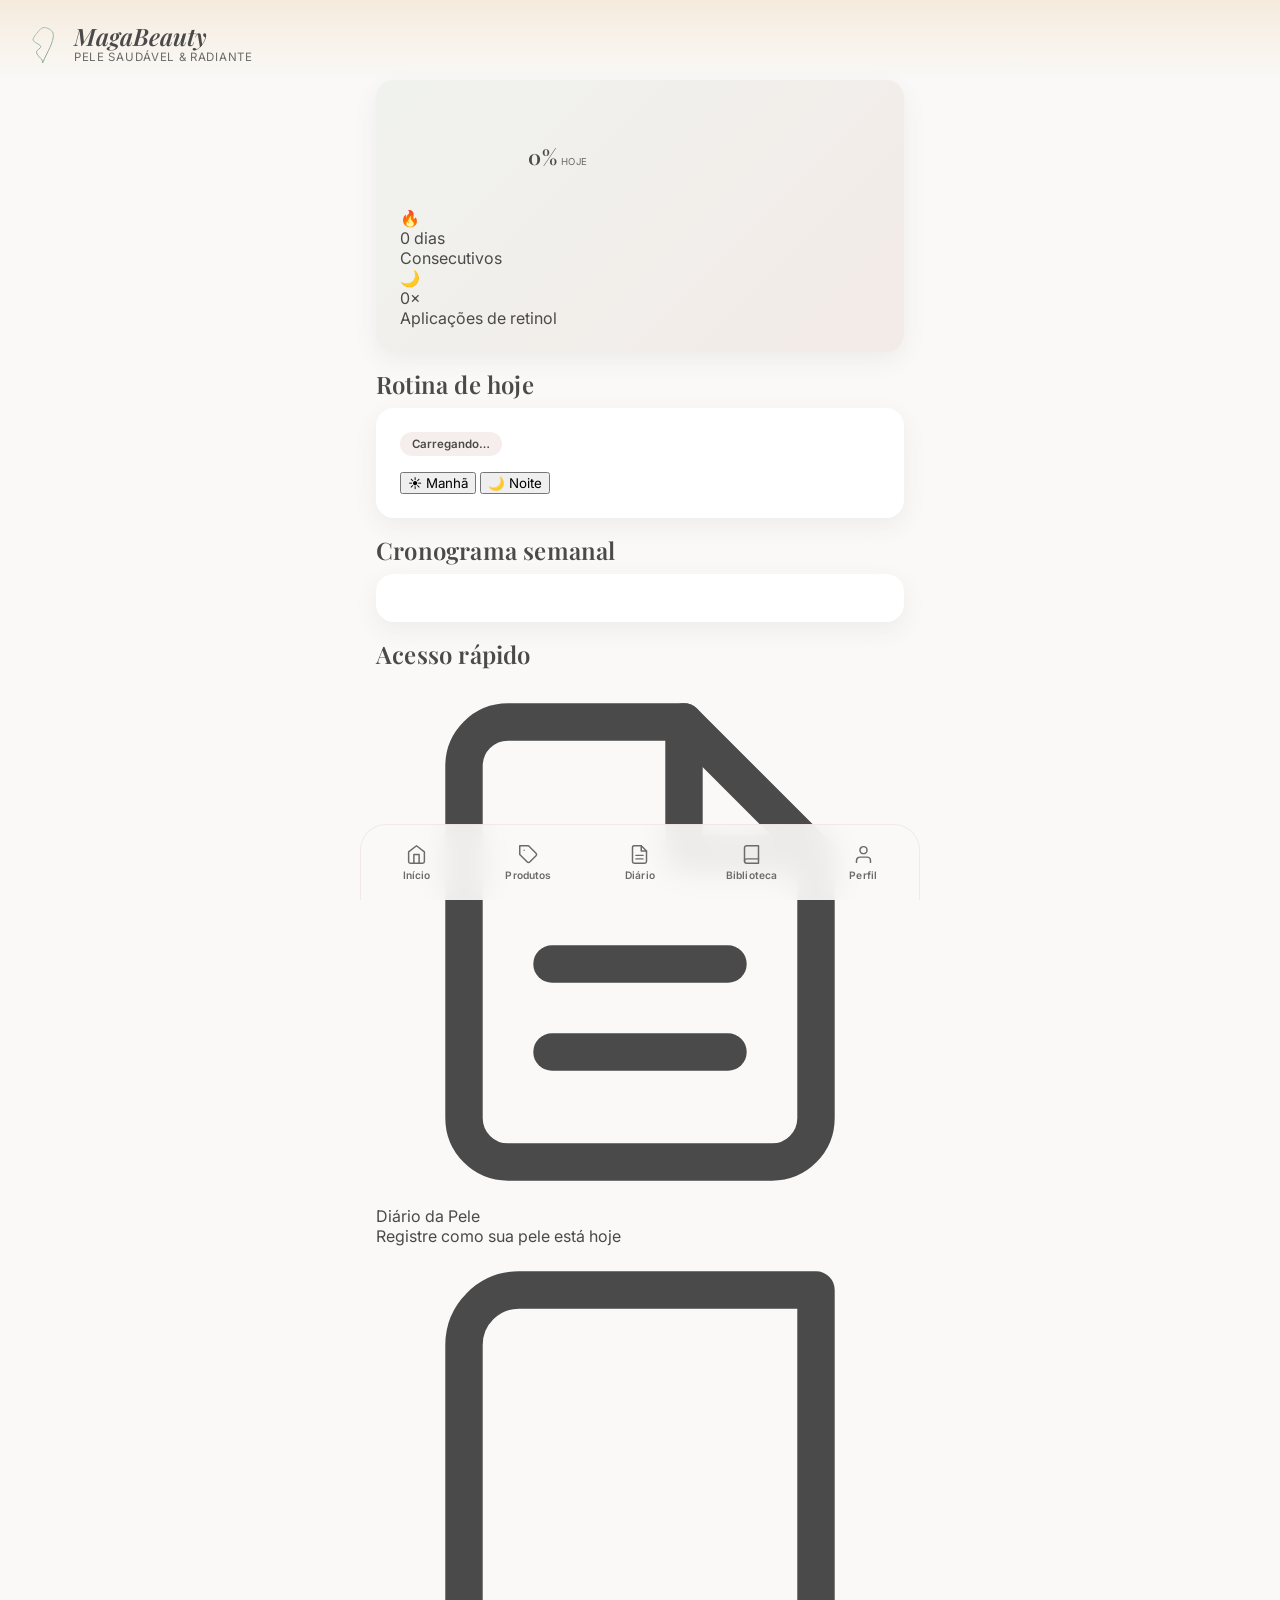
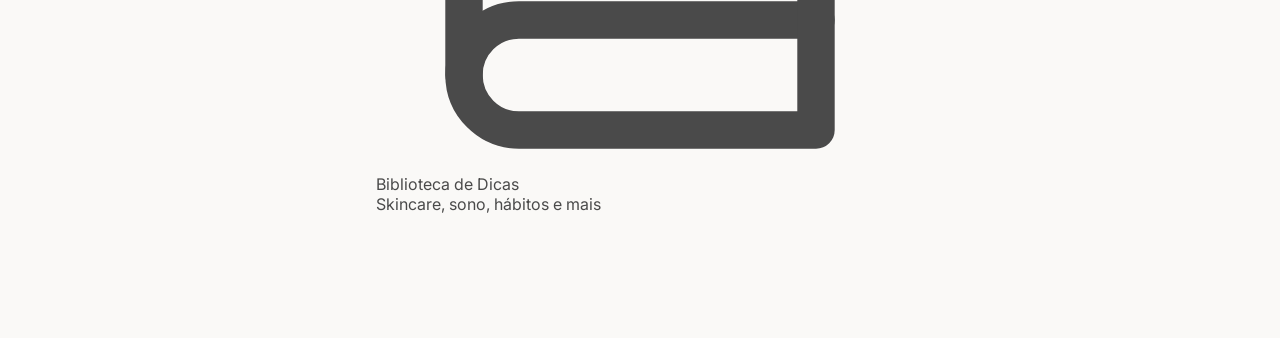
==== commit 027decda: "Add files via upload" ====
--- a/index.html
+++ b/index.html
@@ -1,21 +1,16 @@
 <!DOCTYPE html>
 <html lang="pt-BR">
 <head>
-<meta charset="UTF-8">
-<meta name="viewport" content="width=device-width, initial-scale=1, viewport-fit=cover">
-<title>MagaBeauty — Sua jornada para uma pele saudável</title>
-<meta name="description" content="Guia completo de skincare baseado em evidências: rotina, ciência da beleza e nutrição para a pele.">
-<meta name="theme-color" content="#A8C3B0">
-<link rel="manifest" href="manifest.json">
-<link rel="icon" href="assets/icon-192.png">
-<link rel="apple-touch-icon" href="assets/icon-192.png">
-<meta name="apple-mobile-web-app-capable" content="yes">
-<meta name="apple-mobile-web-app-status-bar-style" content="default">
-<meta name="apple-mobile-web-app-title" content="MagaBeauty">
-<link rel="preconnect" href="https://fonts.googleapis.com">
-<link rel="preconnect" href="https://fonts.gstatic.com" crossorigin>
-<link href="https://fonts.googleapis.com/css2?family=Playfair+Display:wght@500;600;700&family=Inter:wght@400;500;600;700&display=swap" rel="stylesheet">
-<link rel="stylesheet" href="css/styles.css">
+  <meta charset="UTF-8">
+  <meta name="viewport" content="width=device-width, initial-scale=1.0, viewport-fit=cover">
+  <title>MagaBeauty</title>
+  <link rel="manifest" href="manifest.json">
+  <meta name="theme-color" content="#A8C3B0">
+  <link rel="apple-touch-icon" href="assets/icon-192.png">
+  <link rel="preconnect" href="https://fonts.googleapis.com">
+  <link rel="preconnect" href="https://fonts.gstatic.com" crossorigin>
+  <link href="https://fonts.googleapis.com/css2?family=Playfair+Display:ital,wght@0,400;0,600;1,400&family=Inter:wght@300;400;500;600&display=swap" rel="stylesheet">
+  <link rel="stylesheet" href="css/styles.css">
 </head>
 <body data-page="dashboard" data-base="" data-register-sw="true">
 
@@ -31,117 +26,130 @@
 
 <main>
 
+  <!-- Ritual Ring Card -->
   <div class="card card--sage">
     <div class="ritual-ring-wrap">
-      <div class="ritual-ring">
-        <svg viewBox="0 0 104 104" width="104" height="104">
-          <circle class="ring-track" cx="52" cy="52" r="44"></circle>
-          <circle class="ring-progress" cx="52" cy="52" r="44"></circle>
-        </svg>
-        <div class="ritual-ring__center">
-          <span class="ritual-ring__pct">0%</span>
-          <span class="ritual-ring__label">Hoje</span>
+      <svg class="ritual-ring" viewBox="0 0 120 120" aria-hidden="true">
+        <circle class="ritual-ring__track" cx="60" cy="60" r="50"/>
+        <circle class="ritual-ring__fill" id="ringFill" cx="60" cy="60" r="50"/>
+      </svg>
+      <div class="ritual-ring__label">
+        <span class="ritual-ring__pct" id="ringPct">0%</span>
+        <span class="ritual-ring__sub">HOJE</span>
+      </div>
+    </div>
+    <div class="ritual-stats">
+      <div class="ritual-stat">
+        <span class="ritual-stat__icon" aria-hidden="true">🔥</span>
+        <div>
+          <div class="ritual-stat__val" id="streakVal">0 dias</div>
+          <div class="ritual-stat__lbl">Consecutivos</div>
         </div>
       </div>
-      <div class="streak-stats">
-        <div class="streak-stat">
-          <span class="streak-stat__icon">
-            <svg viewBox="0 0 24 24" fill="none" stroke-width="2" stroke-linecap="round" stroke-linejoin="round"><path d="M12 2c1 3-2 4-2 7a3 3 0 0 0 6 0c2 2 2 5 0 8a7 7 0 0 1-9-11c.5 1 1.5 1.5 2 1.5C9 5 10 3 12 2z"/></svg>
-          </span>
-          <div>
-            <div class="streak-stat__value"><span id="streak-value">0</span> dias</div>
-            <div class="streak-stat__label">Consecutivos</div>
-          </div>
-        </div>
-        <div class="streak-stat">
-          <span class="streak-stat__icon">
-            <svg viewBox="0 0 24 24" fill="none" stroke-width="2" stroke-linecap="round" stroke-linejoin="round"><path d="M21 12.5A9 9 0 1 1 11.5 3 7 7 0 0 0 21 12.5z"/></svg>
-          </span>
-          <div>
-            <div class="streak-stat__value"><span id="retinol-value">0</span>×</div>
-            <div class="streak-stat__label">Aplicações de retinol</div>
-          </div>
+      <div class="ritual-stat">
+        <span class="ritual-stat__icon" aria-hidden="true">🌙</span>
+        <div>
+          <div class="ritual-stat__val" id="retinolVal">0×</div>
+          <div class="ritual-stat__lbl">Aplicações de retinol</div>
         </div>
       </div>
     </div>
   </div>
 
-  <div class="section-title">
-    <h2>Rotina de hoje</h2>
-  </div>
-  <div class="card">
-    <span class="mode-badge" id="mode-badge">—</span>
-    <div class="routine-tabs" role="tablist">
-      <button class="routine-tab" data-tab="manha" role="tab" aria-selected="true">☀️ Manhã</button>
-      <button class="routine-tab" data-tab="noite" role="tab" aria-selected="false">🌙 Noite</button>
+  <!-- Rotina de hoje -->
+  <section class="section">
+    <h2 class="section__title">Rotina de hoje</h2>
+    <div class="card">
+      <div class="mode-badge" id="modeBadge">Carregando…</div>
+      <div class="tab-bar" role="tablist">
+        <button class="tab tab--active" id="tabManha" data-tab="manha" role="tab" aria-selected="true">☀️ Manhã</button>
+        <button class="tab" id="tabNoite" data-tab="noite" role="tab" aria-selected="false">🌙 Noite</button>
+      </div>
+      <ul class="checklist" id="checklist" role="list"></ul>
+      <p class="checklist-empty" id="checklistEmpty" hidden>
+        Nenhum produto cadastrado para este período.<br>
+        <a href="pages/produtos.html">Adicionar produtos →</a>
+      </p>
     </div>
-    <ul class="checklist" id="routine-list"></ul>
-  </div>
+  </section>
 
-  <div class="section-title">
-    <h2>Cronograma semanal</h2>
-  </div>
-  <div class="card">
-    <div class="week-grid" id="week-grid"></div>
-  </div>
+  <!-- Cronograma semanal -->
+  <section class="section">
+    <h2 class="section__title">Cronograma semanal</h2>
+    <div class="card">
+      <div class="week-grid" id="weekGrid"></div>
+    </div>
+  </section>
 
-  <div class="section-title">
-    <h2>Ciência da beleza</h2>
-    <a class="section-link" href="pages/biblioteca.html">Ver biblioteca →</a>
-  </div>
-  <div class="science-grid">
-    <a class="science-card" href="pages/biblioteca.html#artigo-colageno">
-      <h3>Colágeno</h3>
-      <p>A proteína que sustenta a firmeza da pele.</p>
-    </a>
-    <a class="science-card" href="pages/biblioteca.html#artigo-elastina">
-      <h3>Elastina</h3>
-      <p>Responsável pela elasticidade e flexibilidade.</p>
-    </a>
-    <a class="science-card" href="pages/biblioteca.html#artigo-retinol">
-      <h3>Retinol</h3>
-      <p>Renovação celular e estímulo de colágeno.</p>
-    </a>
-    <a class="science-card" href="pages/biblioteca.html#artigo-protetorsolar">
-      <h3>Protetor Solar</h3>
-      <p>O hábito mais eficaz contra o fotoenvelhecimento.</p>
-    </a>
-    <a class="science-card" href="pages/biblioteca.html#artigo-radicaislivres">
-      <h3>Radicais Livres</h3>
-      <p>Moléculas que aceleram o envelhecimento.</p>
-    </a>
-    <a class="science-card" href="pages/biblioteca.html#artigo-glicacao">
-      <h3>Glicação</h3>
-      <p>Como o açúcar em excesso prejudica a pele.</p>
-    </a>
-  </div>
+  <!-- Acesso rápido -->
+  <section class="section">
+    <h2 class="section__title">Acesso rápido</h2>
+    <div class="quick-grid">
+      <a href="pages/diario.html" class="quick-card">
+        <div class="quick-card__icon" aria-hidden="true">
+          <svg viewBox="0 0 24 24" fill="none" stroke="currentColor" stroke-width="1.7" stroke-linecap="round" stroke-linejoin="round">
+            <path d="M14 2H6a2 2 0 00-2 2v16a2 2 0 002 2h12a2 2 0 002-2V8z"/>
+            <polyline points="14 2 14 8 20 8"/>
+            <line x1="16" y1="13" x2="8" y2="13"/>
+            <line x1="16" y1="17" x2="8" y2="17"/>
+          </svg>
+        </div>
+        <div class="quick-card__label">Diário da Pele</div>
+        <div class="quick-card__sub">Registre como sua pele está hoje</div>
+      </a>
+      <a href="pages/biblioteca.html" class="quick-card">
+        <div class="quick-card__icon" aria-hidden="true">
+          <svg viewBox="0 0 24 24" fill="none" stroke="currentColor" stroke-width="1.7" stroke-linecap="round" stroke-linejoin="round">
+            <path d="M4 19.5A2.5 2.5 0 016.5 17H20"/>
+            <path d="M6.5 2H20v20H6.5A2.5 2.5 0 014 19.5v-15A2.5 2.5 0 016.5 2z"/>
+          </svg>
+        </div>
+        <div class="quick-card__label">Biblioteca de Dicas</div>
+        <div class="quick-card__sub">Skincare, sono, hábitos e mais</div>
+      </a>
+    </div>
+  </section>
 
 </main>
 
-<nav class="bottom-nav">
-  <a href="index.html" data-nav="index">
-    <svg viewBox="0 0 24 24"><path d="M4 11.5 12 4l8 7.5"/><path d="M6 10v9h12v-9"/></svg>
-    Início
+<!-- Bottom Nav -->
+<nav class="bottom-nav" aria-label="Navegação principal">
+  <a href="index.html" class="is-active" data-nav="dashboard" aria-current="page">
+    <svg viewBox="0 0 24 24" fill="none" stroke="currentColor">
+      <path d="M3 9l9-7 9 7v11a2 2 0 01-2 2H5a2 2 0 01-2-2z"/>
+      <polyline points="9 22 9 12 15 12 15 22"/>
+    </svg>
+    <span>Início</span>
   </a>
   <a href="pages/produtos.html" data-nav="produtos">
-    <svg viewBox="0 0 24 24"><path d="M9 3h6v3.2c0 .5.2 1 .6 1.3l2 1.9c.5.4.8 1.1.8 1.8V19a2 2 0 0 1-2 2H8.6a2 2 0 0 1-2-2V11.2c0-.7.3-1.4.8-1.8l2-1.9c.4-.4.6-.8.6-1.3V3Z"/><path d="M8 14h8"/></svg>
-    Produtos
+    <svg viewBox="0 0 24 24" fill="none" stroke="currentColor">
+      <path d="M20.59 13.41l-7.17 7.17a2 2 0 01-2.83 0L2 12V2h10l8.59 8.59a2 2 0 010 2.82z"/>
+      <line x1="7" y1="7" x2="7.01" y2="7"/>
+    </svg>
+    <span>Produtos</span>
   </a>
-  <a href="pages/minha-rotina.html" data-nav="minha-rotina">
-    <svg viewBox="0 0 24 24"><path d="M7 4h10"/><path d="M8 8h8"/><path d="M6 12h12"/><path d="M8 16h8"/><path d="M10 20h4"/></svg>
-    Rotina
-  </a>
-  <a href="pages/nutricao.html" data-nav="nutricao">
-    <svg viewBox="0 0 24 24"><path d="M12 21c-4.5-1-8-5-8-9.5C4 7 6.5 4 9.5 4c1.2 0 2 .5 2.5 1 .5-.5 1.3-1 2.5-1 3 0 5.5 3 5.5 7.5 0 4.5-3.5 8.5-8 9.5Z"/></svg>
-    Nutrição
+  <a href="pages/diario.html" data-nav="diario">
+    <svg viewBox="0 0 24 24" fill="none" stroke="currentColor">
+      <path d="M14 2H6a2 2 0 00-2 2v16a2 2 0 002 2h12a2 2 0 002-2V8z"/>
+      <polyline points="14 2 14 8 20 8"/>
+      <line x1="16" y1="13" x2="8" y2="13"/>
+      <line x1="16" y1="17" x2="8" y2="17"/>
+    </svg>
+    <span>Diário</span>
   </a>
   <a href="pages/biblioteca.html" data-nav="biblioteca">
-    <svg viewBox="0 0 24 24"><path d="M4 5.5A1.5 1.5 0 0 1 5.5 4H11v16H5.5A1.5 1.5 0 0 1 4 18.5Z"/><path d="M20 5.5A1.5 1.5 0 0 0 18.5 4H13v16h5.5a1.5 1.5 0 0 0 1.5-1.5Z"/></svg>
-    Biblioteca
+    <svg viewBox="0 0 24 24" fill="none" stroke="currentColor">
+      <path d="M4 19.5A2.5 2.5 0 016.5 17H20"/>
+      <path d="M6.5 2H20v20H6.5A2.5 2.5 0 014 19.5v-15A2.5 2.5 0 016.5 2z"/>
+    </svg>
+    <span>Biblioteca</span>
   </a>
   <a href="pages/perfil.html" data-nav="perfil">
-    <svg viewBox="0 0 24 24"><circle cx="12" cy="8" r="3.4"/><path d="M5 20c1.2-3.5 4-5.2 7-5.2s5.8 1.7 7 5.2"/></svg>
-    Perfil
+    <svg viewBox="0 0 24 24" fill="none" stroke="currentColor">
+      <path d="M20 21v-2a4 4 0 00-4-4H8a4 4 0 00-4 4v2"/>
+      <circle cx="12" cy="7" r="4"/>
+    </svg>
+    <span>Perfil</span>
   </a>
 </nav>
 
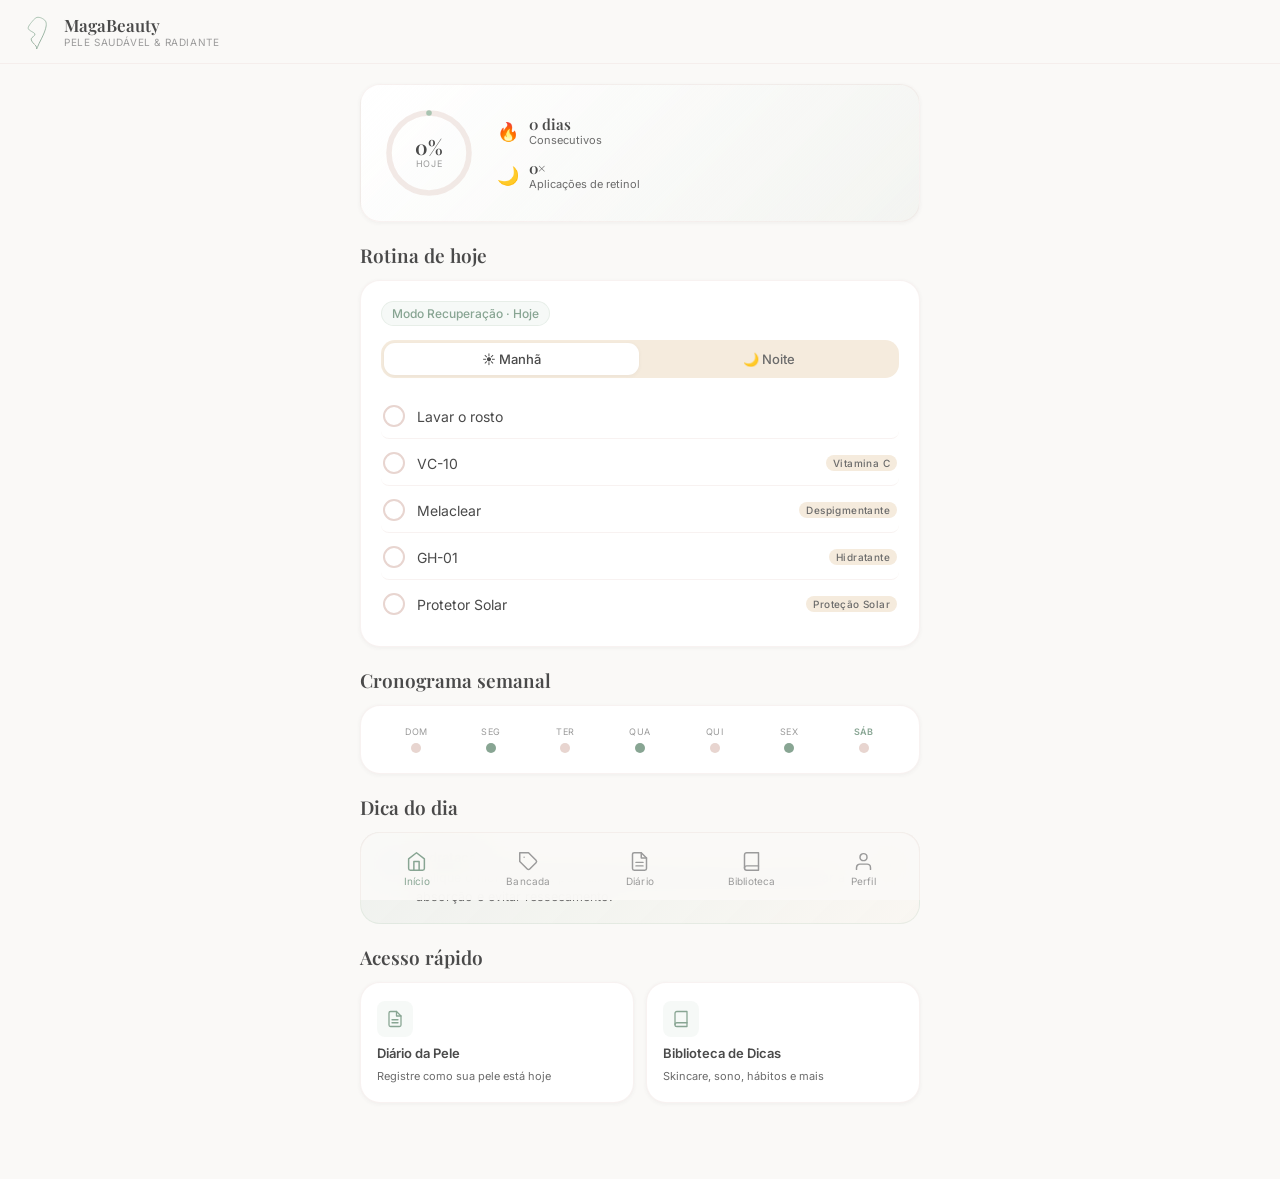
==== commit 045ca6e8: "Add files via upload" ====
--- a/index.html
+++ b/index.html
@@ -81,6 +81,14 @@
     </div>
   </section>
 
+  <!-- Dica do Dia -->
+  <section class="section">
+    <h2 class="section__title">Dica do dia</h2>
+    <div class="tip-card" id="tipCard" aria-live="polite">
+      <!-- Preenchido pelo JS -->
+    </div>
+  </section>
+
   <!-- Acesso rápido -->
   <section class="section">
     <h2 class="section__title">Acesso rápido</h2>
@@ -126,7 +134,7 @@
       <path d="M20.59 13.41l-7.17 7.17a2 2 0 01-2.83 0L2 12V2h10l8.59 8.59a2 2 0 010 2.82z"/>
       <line x1="7" y1="7" x2="7.01" y2="7"/>
     </svg>
-    <span>Produtos</span>
+    <span>Bancada</span>
   </a>
   <a href="pages/diario.html" data-nav="diario">
     <svg viewBox="0 0 24 24" fill="none" stroke="currentColor">
--- a/css/styles.css
+++ b/css/styles.css
@@ -1,560 +1,1245 @@
-/* ==========================================================================
-   MagaBeauty — Sistema de Design
-   Elegância Premium · Sálvia + Nude + Champanhe
-   ========================================================================== */
-
+/* ============================================================
+   MagaBeauty — Design System
+   ============================================================ */
+
+/* ── Tokens ─────────────────────────────────────────────── */
 :root {
-  /* Paleta */
-  --sage: #A8C3B0;
-  --sage-dark: #88A593;
-  --nude: #E8D5D0;
-  --champagne: #F5EBDD;
-  --off-white: #FAF9F7;
-  --ink: #4A4A4A;
-  --ink-light: #6B6B6B;
-
-  /* Derivados */
-  --sage-10: rgba(168, 195, 176, 0.12);
-  --sage-20: rgba(168, 195, 176, 0.22);
-  --nude-30: rgba(232, 213, 208, 0.4);
-  --white: #FFFFFF;
-  --shadow-soft: 0 8px 24px rgba(74, 74, 74, 0.07);
-  --shadow-lift: 0 14px 32px rgba(74, 74, 74, 0.12);
-
-  /* Tipografia */
-  --font-display: 'Playfair Display', Georgia, serif;
-  --font-body: 'Inter', -apple-system, BlinkMacSystemFont, sans-serif;
-
-  /* Raios e espaçamentos */
-  --radius-sm: 12px;
-  --radius-md: 18px;
-  --radius-lg: 26px;
-  --radius-pill: 999px;
-
-  --space-1: 4px;
-  --space-2: 8px;
-  --space-3: 12px;
-  --space-4: 16px;
-  --space-5: 24px;
-  --space-6: 32px;
-  --space-7: 48px;
-
-  /* Área segura para nav inferior fixa */
-  --nav-height: 76px;
-}
-
-* { box-sizing: border-box; }
-
-html, body {
-  margin: 0;
-  padding: 0;
-}
-
+  --sage:        #A8C3B0;
+  --sage-dark:   #88A593;
+  --nude:        #E8D5D0;
+  --champagne:   #F5EBDD;
+  --off-white:   #FAF9F7;
+  --ink:         #4A4A4A;
+  --ink-light:   #6B6B6B;
+  --ink-xlight:  #9B9B9B;
+
+  --nude-30:     rgba(232,213,208,.30);
+  --nude-50:     rgba(232,213,208,.50);
+  --sage-10:     rgba(168,195,176,.10);
+  --sage-20:     rgba(168,195,176,.20);
+
+  --radius-sm:   8px;
+  --radius-md:   14px;
+  --radius-lg:   20px;
+  --radius-xl:   28px;
+
+  --shadow-sm:   0 1px 4px rgba(74,74,74,.06);
+  --shadow-md:   0 4px 16px rgba(74,74,74,.10);
+  --shadow-lg:   0 8px 32px rgba(74,74,74,.14);
+
+  --font-serif:  'Playfair Display', Georgia, serif;
+  --font-sans:   'Inter', system-ui, sans-serif;
+
+  --nav-height:  68px;
+  --header-h:    64px;
+  --page-pad:    20px;
+
+  --transition:  200ms ease;
+}
+
+/* ── Reset ──────────────────────────────────────────────── */
+*, *::before, *::after { box-sizing: border-box; margin: 0; padding: 0; }
+html { -webkit-text-size-adjust: 100%; }
 body {
-  font-family: var(--font-body);
+  font-family: var(--font-sans);
+  font-size: 15px;
+  color: var(--ink);
   background: var(--off-white);
-  color: var(--ink);
-  -webkit-font-smoothing: antialiased;
+  min-height: 100dvh;
+  padding-top: var(--header-h);
   padding-bottom: calc(var(--nav-height) + env(safe-area-inset-bottom));
-  min-height: 100vh;
-}
-
-h1, h2, h3, h4 {
-  font-family: var(--font-display);
-  font-weight: 600;
-  margin: 0 0 var(--space-2) 0;
-  color: var(--ink);
-  letter-spacing: 0.2px;
-}
-
-p { margin: 0 0 var(--space-3) 0; line-height: 1.55; color: var(--ink-light); }
-
+}
 a { color: inherit; text-decoration: none; }
-
-button { font-family: var(--font-body); cursor: pointer; }
-
-img, svg { display: block; max-width: 100%; }
-
-::selection { background: var(--sage-20); }
-
-/* Foco visível para acessibilidade */
-a:focus-visible,
-button:focus-visible,
-input:focus-visible,
-[tabindex]:focus-visible {
+ul, ol { list-style: none; }
+button { font: inherit; border: none; background: none; cursor: pointer; }
+input, select, textarea { font: inherit; }
+img, svg { display: block; }
+
+/* ── Focus visible ──────────────────────────────────────── */
+:focus-visible {
   outline: 2px solid var(--sage-dark);
-  outline-offset: 3px;
-  border-radius: var(--radius-sm);
-}
-
-@media (prefers-reduced-motion: reduce) {
-  *, *::before, *::after {
-    animation-duration: 0.001ms !important;
-    animation-iteration-count: 1 !important;
-    transition-duration: 0.001ms !important;
-  }
-}
-
-/* ==========================================================================
-   Cabeçalho
-   ========================================================================== */
-
+  outline-offset: 2px;
+  border-radius: 4px;
+}
+
+/* ── Header ─────────────────────────────────────────────── */
 .mb-header {
-  display: flex;
-  align-items: center;
-  justify-content: space-between;
-  padding: var(--space-5) var(--space-5) var(--space-4);
-  background: linear-gradient(180deg, var(--champagne) 0%, var(--off-white) 100%);
-}
-
+  position: fixed;
+  top: 0; left: 0; right: 0;
+  height: var(--header-h);
+  background: rgba(250,249,247,.92);
+  backdrop-filter: blur(12px);
+  -webkit-backdrop-filter: blur(12px);
+  border-bottom: 1px solid var(--nude-30);
+  display: flex;
+  align-items: center;
+  padding: 0 var(--page-pad);
+  z-index: 100;
+}
 .mb-header__brand {
   display: flex;
   align-items: center;
-  gap: var(--space-3);
-}
-
-.mb-header__logo { width: 38px; height: 38px; flex-shrink: 0; }
-
+  gap: 10px;
+}
+.mb-header__logo {
+  width: 34px;
+  height: 34px;
+}
 .mb-header__title {
-  font-family: var(--font-display);
-  font-size: 1.5rem;
-  font-style: italic;
-  font-weight: 600;
-  color: var(--ink);
-  line-height: 1;
-}
-
+  font-family: var(--font-serif);
+  font-size: 17px;
+  font-weight: 600;
+  color: var(--ink);
+  line-height: 1.2;
+}
 .mb-header__subtitle {
-  font-size: 0.72rem;
-  letter-spacing: 0.06em;
+  font-size: 10px;
+  letter-spacing: .06em;
   text-transform: uppercase;
-  color: var(--ink-light);
-  margin-top: 2px;
-}
-
-.mb-page-title {
-  padding: 0 var(--space-5);
-  margin-bottom: var(--space-1);
-}
-
-.mb-page-title h1 { font-size: 1.6rem; }
-.mb-page-title .mb-eyebrow { margin-bottom: var(--space-1); }
-
-main {
-  max-width: 560px;
-  margin: 0 auto;
-  padding: 0 var(--space-4) var(--space-7);
-}
-
-.mb-eyebrow {
-  font-size: 0.7rem;
-  letter-spacing: 0.1em;
+  color: var(--ink-xlight);
+}
+
+/* ── Page header (inner pages) ──────────────────────────── */
+.page-header {
+  padding: 8px 0 20px;
+}
+.page-header__eyebrow {
+  font-size: 10px;
+  letter-spacing: .10em;
   text-transform: uppercase;
   color: var(--sage-dark);
-  font-weight: 600;
-}
-
-/* ==========================================================================
-   Cartões
-   ========================================================================== */
-
+  margin-bottom: 4px;
+}
+.page-header__title {
+  font-family: var(--font-serif);
+  font-size: 28px;
+  font-weight: 600;
+  color: var(--ink);
+  line-height: 1.2;
+}
+.page-header__sub {
+  margin-top: 6px;
+  font-size: 14px;
+  color: var(--ink-light);
+  line-height: 1.5;
+}
+
+/* ── Main / layout ──────────────────────────────────────── */
+main {
+  padding: 20px var(--page-pad) 8px;
+  max-width: 600px;
+  margin: 0 auto;
+  display: flex;
+  flex-direction: column;
+  gap: 20px;
+}
+
+/* ── Section ────────────────────────────────────────────── */
+.section {}
+.section__title {
+  font-family: var(--font-serif);
+  font-size: 19px;
+  font-weight: 600;
+  color: var(--ink);
+  margin-bottom: 12px;
+}
+.section__title--row {
+  display: flex;
+  align-items: center;
+  justify-content: space-between;
+}
+.section__action {
+  font-size: 13px;
+  color: var(--sage-dark);
+  font-weight: 500;
+}
+
+/* ── Cards ──────────────────────────────────────────────── */
 .card {
-  background: var(--white);
-  border-radius: var(--radius-md);
-  box-shadow: var(--shadow-soft);
-  padding: var(--space-5);
-  margin-bottom: var(--space-4);
-}
-
+  background: #fff;
+  border-radius: var(--radius-lg);
+  padding: 20px;
+  box-shadow: var(--shadow-sm);
+  border: 1px solid var(--nude-30);
+}
 .card--sage {
-  background: linear-gradient(135deg, var(--sage-10), var(--nude-30));
-}
-
-.section-title {
-  display: flex;
-  align-items: baseline;
-  justify-content: space-between;
-  margin: var(--space-6) 0 var(--space-3);
-  padding: 0 var(--space-1);
-}
-
-.section-title h2 { font-size: 1.15rem; margin: 0; }
-
-.section-link {
-  font-size: 0.78rem;
-  color: var(--sage-dark);
-  font-weight: 600;
-}
-
-/* ==========================================================================
-   Anel de progresso (elemento de assinatura)
-   ========================================================================== */
-
+  background: linear-gradient(135deg, #fff 0%, rgba(168,195,176,.08) 100%);
+  display: flex;
+  align-items: center;
+  gap: 20px;
+}
+.card--flush { padding: 0; overflow: hidden; }
+
+/* ── Ritual Ring ─────────────────────────────────────────── */
 .ritual-ring-wrap {
-  display: flex;
-  align-items: center;
-  gap: var(--space-5);
-}
-
-.ritual-ring { position: relative; width: 104px; height: 104px; flex-shrink: 0; }
-
-.ritual-ring svg { transform: rotate(-90deg); }
-
-.ritual-ring circle {
+  position: relative;
+  flex-shrink: 0;
+  width: 96px;
+  height: 96px;
+}
+.ritual-ring {
+  width: 100%;
+  height: 100%;
+  transform: rotate(-90deg);
+}
+.ritual-ring__track {
   fill: none;
-  stroke-width: 9;
+  stroke: var(--nude-50);
+  stroke-width: 7;
+}
+.ritual-ring__fill {
+  fill: none;
+  stroke: url(#ringGrad);
+  stroke: var(--sage);
+  stroke-width: 7;
   stroke-linecap: round;
-}
-
-.ritual-ring .ring-track { stroke: var(--sage-10); }
-
-.ritual-ring .ring-progress {
-  stroke: var(--sage-dark);
-  transition: stroke-dashoffset 0.6s ease;
-}
-
-.ritual-ring__center {
+  stroke-dasharray: 314.16;
+  stroke-dashoffset: 314.16;
+  transition: stroke-dashoffset .6s cubic-bezier(.4,0,.2,1);
+}
+.ritual-ring__label {
   position: absolute;
   inset: 0;
   display: flex;
   flex-direction: column;
   align-items: center;
   justify-content: center;
-}
-
-.ritual-ring__pct { font-family: var(--font-display); font-size: 1.3rem; font-weight: 600; color: var(--ink); }
-.ritual-ring__label { font-size: 0.6rem; color: var(--ink-light); text-transform: uppercase; letter-spacing: 0.06em; }
-
-.streak-stats { display: flex; flex-direction: column; gap: var(--space-2); }
-
-.streak-stat { display: flex; align-items: center; gap: var(--space-2); }
-
-.streak-stat__icon {
-  width: 30px; height: 30px;
-  border-radius: var(--radius-pill);
-  background: var(--sage-10);
-  display: flex; align-items: center; justify-content: center;
-  flex-shrink: 0;
-}
-
-.streak-stat__icon svg { width: 16px; height: 16px; stroke: var(--sage-dark); }
-
-.streak-stat__value { font-family: var(--font-display); font-size: 1.05rem; font-weight: 600; line-height: 1.1; }
-.streak-stat__label { font-size: 0.72rem; color: var(--ink-light); }
-
-/* ==========================================================================
-   Checklist de rotina
-   ========================================================================== */
-
-.routine-tabs {
-  display: flex;
-  gap: var(--space-2);
-  margin-bottom: var(--space-4);
-}
-
-.routine-tab {
+  gap: 1px;
+}
+.ritual-ring__pct {
+  font-family: var(--font-serif);
+  font-size: 20px;
+  font-weight: 600;
+  color: var(--ink);
+  line-height: 1;
+}
+.ritual-ring__sub {
+  font-size: 9px;
+  letter-spacing: .08em;
+  color: var(--ink-xlight);
+  text-transform: uppercase;
+}
+.ritual-stats {
+  display: flex;
+  flex-direction: column;
+  gap: 12px;
   flex: 1;
-  text-align: center;
-  padding: var(--space-3) var(--space-2);
-  border-radius: var(--radius-pill);
-  background: var(--white);
-  font-size: 0.85rem;
-  font-weight: 600;
-  color: var(--ink-light);
-  border: 1px solid var(--nude-30);
-  transition: background 0.2s ease, color 0.2s ease;
-}
-
-.routine-tab[aria-selected="true"] {
-  background: var(--sage-dark);
-  color: var(--white);
-  border-color: var(--sage-dark);
-}
-
+}
+.ritual-stat {
+  display: flex;
+  align-items: center;
+  gap: 10px;
+}
+.ritual-stat__icon { font-size: 18px; }
+.ritual-stat__val {
+  font-family: var(--font-serif);
+  font-size: 15px;
+  font-weight: 600;
+  color: var(--ink);
+  line-height: 1.2;
+}
+.ritual-stat__lbl {
+  font-size: 11px;
+  color: var(--ink-light);
+}
+
+/* ── Mode badge ─────────────────────────────────────────── */
 .mode-badge {
   display: inline-flex;
   align-items: center;
   gap: 6px;
-  font-size: 0.72rem;
-  font-weight: 600;
-  padding: 5px 12px;
-  border-radius: var(--radius-pill);
-  background: var(--nude-30);
-  color: var(--ink);
-  margin-bottom: var(--space-4);
-}
-
-.checklist { list-style: none; margin: 0; padding: 0; }
-
+  font-size: 12px;
+  font-weight: 500;
+  color: var(--sage-dark);
+  background: var(--sage-10);
+  border: 1px solid var(--sage-20);
+  padding: 4px 10px;
+  border-radius: 100px;
+  margin-bottom: 14px;
+}
+
+/* ── Tab bar ─────────────────────────────────────────────── */
+.tab-bar {
+  display: flex;
+  background: var(--champagne);
+  border-radius: var(--radius-md);
+  padding: 3px;
+  gap: 3px;
+  margin-bottom: 16px;
+}
+.tab {
+  flex: 1;
+  padding: 8px;
+  border-radius: calc(var(--radius-md) - 3px);
+  font-size: 13px;
+  font-weight: 500;
+  color: var(--ink-light);
+  text-align: center;
+  transition: background var(--transition), color var(--transition), box-shadow var(--transition);
+}
+.tab--active {
+  background: #fff;
+  color: var(--ink);
+  box-shadow: var(--shadow-sm);
+}
+
+/* ── Checklist ───────────────────────────────────────────── */
+.checklist {
+  display: flex;
+  flex-direction: column;
+  gap: 2px;
+}
 .checklist-item {
   display: flex;
   align-items: center;
-  gap: var(--space-3);
-  padding: var(--space-3) 0;
-  border-bottom: 1px solid var(--champagne);
-}
-
+  gap: 12px;
+  padding: 11px 2px;
+  border-bottom: 1px solid var(--nude-30);
+  cursor: pointer;
+  user-select: none;
+  transition: opacity var(--transition);
+  border-radius: var(--radius-sm);
+  animation: fadeInUp .22s ease both;
+}
 .checklist-item:last-child { border-bottom: none; }
-
+.checklist-item:active { opacity: .7; }
 .checklist-item__check {
-  width: 26px; height: 26px;
-  border-radius: var(--radius-pill);
-  border: 2px solid var(--sage);
+  width: 22px;
+  height: 22px;
+  border-radius: 50%;
+  border: 2px solid var(--nude);
   flex-shrink: 0;
-  display: flex; align-items: center; justify-content: center;
-  background: var(--white);
-  transition: background 0.2s ease, border-color 0.2s ease;
-}
-
-.checklist-item__check svg {
-  width: 13px; height: 13px;
-  opacity: 0;
-  transition: opacity 0.15s ease;
-  stroke: var(--white);
-}
-
-.checklist-item.is-done .checklist-item__check {
-  background: var(--sage-dark);
-  border-color: var(--sage-dark);
-}
-
-.checklist-item.is-done .checklist-item__check svg { opacity: 1; }
-
-.checklist-item.is-done .checklist-item__label { color: var(--ink-light); text-decoration: line-through; text-decoration-color: var(--sage); }
-
-.checklist-item__label { font-size: 0.95rem; font-weight: 500; flex: 1; }
-
-.checklist-item__btn {
-  all: unset;
-  display: flex;
-  align-items: center;
-  gap: var(--space-3);
-  width: 100%;
-  cursor: pointer;
-}
-
-/* ==========================================================================
-   Cronograma semanal
-   ========================================================================== */
-
+  display: flex;
+  align-items: center;
+  justify-content: center;
+  transition: background var(--transition), border-color var(--transition);
+}
+.checklist-item--done .checklist-item__check {
+  background: var(--sage);
+  border-color: var(--sage);
+}
+.checklist-item--done .checklist-item__check::after {
+  content: '';
+  width: 5px;
+  height: 9px;
+  border-right: 2px solid #fff;
+  border-bottom: 2px solid #fff;
+  transform: rotate(45deg) translateY(-1px);
+}
+.checklist-item__label {
+  flex: 1;
+  font-size: 14px;
+  color: var(--ink);
+  transition: color var(--transition);
+}
+.checklist-item--done .checklist-item__label {
+  color: var(--ink-xlight);
+  text-decoration: line-through;
+}
+.checklist-item__tag {
+  font-size: 10px;
+  font-weight: 500;
+  letter-spacing: .04em;
+  padding: 2px 7px;
+  border-radius: 100px;
+  background: var(--champagne);
+  color: var(--ink-light);
+}
+.checklist-empty {
+  text-align: center;
+  padding: 20px 0 8px;
+  font-size: 14px;
+  color: var(--ink-light);
+  line-height: 1.6;
+}
+.checklist-empty a {
+  color: var(--sage-dark);
+  font-weight: 500;
+}
+
+/* ── Week Grid ───────────────────────────────────────────── */
 .week-grid {
   display: grid;
   grid-template-columns: repeat(7, 1fr);
-  gap: var(--space-1);
-}
-
+  gap: 4px;
+}
 .week-day {
   display: flex;
   flex-direction: column;
   align-items: center;
-  gap: var(--space-2);
-  padding: var(--space-2) 2px;
-  border-radius: var(--radius-sm);
-}
-
-.week-day.is-today { background: var(--sage-10); }
-
-.week-day__name { font-size: 0.65rem; color: var(--ink-light); text-transform: uppercase; }
-
+  gap: 6px;
+}
+.week-day__label {
+  font-size: 9px;
+  letter-spacing: .05em;
+  text-transform: uppercase;
+  color: var(--ink-xlight);
+}
 .week-day__dot {
-  width: 10px; height: 10px;
-  border-radius: var(--radius-pill);
-}
-
-.week-day__dot--retinol { background: var(--sage-dark); }
-.week-day__dot--recuperacao { background: var(--nude); border: 1px solid var(--sage-20); }
-
-.week-day__mode { font-size: 0.58rem; color: var(--ink-light); text-align: center; }
-
-/* ==========================================================================
-   Cartões de ciência / artigos / nutrição
-   ========================================================================== */
-
-.science-grid { display: grid; grid-template-columns: 1fr 1fr; gap: var(--space-3); }
-
-.science-card {
-  background: var(--white);
-  border-radius: var(--radius-md);
-  padding: var(--space-4);
-  box-shadow: var(--shadow-soft);
-}
-
-.science-card h3 { font-size: 0.95rem; margin-bottom: var(--space-1); }
-.science-card p { font-size: 0.8rem; margin: 0; }
-
-.product-card, .article-card, .nutrition-card {
-  background: var(--white);
-  border-radius: var(--radius-md);
-  box-shadow: var(--shadow-soft);
-  margin-bottom: var(--space-3);
-  overflow: hidden;
-}
-
-.expand-trigger {
-  all: unset;
-  display: flex;
-  align-items: center;
-  justify-content: space-between;
-  width: 100%;
-  padding: var(--space-4) var(--space-5);
-  cursor: pointer;
-}
-
-.expand-trigger__left { display: flex; align-items: center; gap: var(--space-3); }
-
-.tag-pill {
-  font-size: 0.65rem;
-  font-weight: 700;
-  letter-spacing: 0.04em;
-  text-transform: uppercase;
-  padding: 4px 10px;
-  border-radius: var(--radius-pill);
-  background: var(--sage-10);
-  color: var(--sage-dark);
-}
-
-.tag-pill--noite { background: var(--nude-30); color: var(--ink); }
-
-.expand-trigger h3 { margin: 0; font-size: 1rem; }
-.expand-trigger__sub { font-size: 0.78rem; color: var(--ink-light); margin-top: 2px; }
-
-.expand-chevron {
-  width: 18px; height: 18px;
-  stroke: var(--ink-light);
-  transition: transform 0.25s ease;
-  flex-shrink: 0;
-}
-
-.product-card.is-open .expand-chevron,
-.article-card.is-open .expand-chevron,
-.nutrition-card.is-open .expand-chevron { transform: rotate(180deg); }
-
-.expand-body {
-  max-height: 0;
-  overflow: hidden;
-  transition: max-height 0.3s ease;
-}
-
-.product-card.is-open .expand-body,
-.article-card.is-open .expand-body,
-.nutrition-card.is-open .expand-body { max-height: 600px; }
-
-.expand-body__inner { padding: 0 var(--space-5) var(--space-5); }
-
-.expand-body__inner ul { margin: 0; padding-left: var(--space-4); }
-.expand-body__inner li { font-size: 0.88rem; color: var(--ink-light); margin-bottom: 6px; }
-
-.how-to-use {
-  margin-top: var(--space-3);
-  padding: var(--space-3);
-  background: var(--champagne);
-  border-radius: var(--radius-sm);
-  font-size: 0.82rem;
-  color: var(--ink);
-}
-
-.examples-row { display: flex; flex-wrap: wrap; gap: 6px; margin-top: var(--space-2); }
-
-.example-chip {
-  font-size: 0.78rem;
-  padding: 5px 12px;
-  background: var(--champagne);
-  border-radius: var(--radius-pill);
-  color: var(--ink);
-}
-
-/* ==========================================================================
-   Perfil
-   ========================================================================== */
-
-.profile-stats-grid {
+  width: 10px;
+  height: 10px;
+  border-radius: 50%;
+  background: var(--nude-50);
+}
+.week-day--retinol .week-day__dot { background: var(--sage-dark); }
+.week-day--recuperacao .week-day__dot { background: var(--nude); border: 1.5px solid var(--nude-50); }
+.week-day--today .week-day__label { color: var(--sage-dark); font-weight: 600; }
+
+/* ── Quick grid (dashboard) ──────────────────────────────── */
+.quick-grid {
   display: grid;
   grid-template-columns: 1fr 1fr;
-  gap: var(--space-3);
-}
-
+  gap: 12px;
+}
+.quick-card {
+  display: flex;
+  flex-direction: column;
+  align-items: flex-start;
+  gap: 8px;
+  padding: 18px 16px;
+  background: #fff;
+  border-radius: var(--radius-lg);
+  border: 1px solid var(--nude-30);
+  box-shadow: var(--shadow-sm);
+  transition: box-shadow var(--transition), transform var(--transition);
+}
+.quick-card:active { transform: scale(.97); }
+.quick-card__icon {
+  width: 36px;
+  height: 36px;
+  background: var(--sage-10);
+  border-radius: var(--radius-sm);
+  display: flex;
+  align-items: center;
+  justify-content: center;
+  color: var(--sage-dark);
+}
+.quick-card__icon svg {
+  width: 18px;
+  height: 18px;
+}
+.quick-card__label {
+  font-size: 13px;
+  font-weight: 600;
+  color: var(--ink);
+}
+.quick-card__sub {
+  font-size: 11px;
+  color: var(--ink-light);
+  line-height: 1.4;
+}
+
+/* ── Expand / Accordion cards ────────────────────────────── */
+.expand-trigger {
+  width: 100%;
+  display: flex;
+  align-items: flex-start;
+  gap: 12px;
+  padding: 16px 0;
+  text-align: left;
+  cursor: pointer;
+  border-bottom: 1px solid var(--nude-30);
+  transition: opacity var(--transition);
+}
+.expand-trigger:last-child { border-bottom: none; }
+.expand-trigger:active { opacity: .7; }
+.expand-trigger__main { flex: 1; }
+.expand-trigger__title {
+  font-size: 14px;
+  font-weight: 600;
+  color: var(--ink);
+}
+.expand-trigger__sub {
+  font-size: 12px;
+  color: var(--ink-light);
+  margin-top: 2px;
+}
+.expand-trigger__arrow {
+  width: 16px;
+  height: 16px;
+  color: var(--ink-xlight);
+  flex-shrink: 0;
+  margin-top: 2px;
+  transition: transform var(--transition);
+}
+.expand-trigger[aria-expanded="true"] .expand-trigger__arrow {
+  transform: rotate(180deg);
+}
+.expand-body {
+  display: grid;
+  grid-template-rows: 0fr;
+  transition: grid-template-rows .25s ease;
+}
+.expand-body.is-open {
+  grid-template-rows: 1fr;
+}
+.expand-body__inner {
+  overflow: hidden;
+}
+.expand-body__content {
+  padding: 12px 0 16px;
+  font-size: 13.5px;
+  color: var(--ink-light);
+  line-height: 1.65;
+  border-bottom: 1px solid var(--nude-30);
+}
+.expand-trigger:last-child + .expand-body .expand-body__content {
+  border-bottom: none;
+}
+
+/* Tag pills on cards */
+.tag-pill {
+  display: inline-flex;
+  align-items: center;
+  font-size: 10px;
+  font-weight: 600;
+  letter-spacing: .05em;
+  text-transform: uppercase;
+  padding: 3px 8px;
+  border-radius: 100px;
+  margin-bottom: 6px;
+  flex-shrink: 0;
+}
+.tag-pill--manha  { background: rgba(245,235,221,.8); color: #8A7A60; }
+.tag-pill--noite  { background: rgba(168,195,176,.2); color: var(--sage-dark); }
+.tag-pill--ambos  { background: var(--nude-30); color: var(--ink-light); }
+
+/* Food chips (biblioteca nutrição) */
+.chip-list {
+  display: flex;
+  flex-wrap: wrap;
+  gap: 6px;
+  margin-top: 10px;
+}
+.chip {
+  font-size: 12px;
+  padding: 4px 10px;
+  border-radius: 100px;
+  background: var(--champagne);
+  color: var(--ink-light);
+  border: 1px solid var(--nude-30);
+}
+
+/* ── Biblioteca tabs ─────────────────────────────────────── */
+.lib-tabs {
+  display: flex;
+  gap: 6px;
+  overflow-x: auto;
+  -webkit-overflow-scrolling: touch;
+  scrollbar-width: none;
+  padding-bottom: 2px;
+  margin-bottom: 20px;
+}
+.lib-tabs::-webkit-scrollbar { display: none; }
+.lib-tab {
+  flex-shrink: 0;
+  padding: 7px 16px;
+  border-radius: 100px;
+  font-size: 13px;
+  font-weight: 500;
+  color: var(--ink-light);
+  background: #fff;
+  border: 1.5px solid var(--nude-30);
+  transition: background var(--transition), color var(--transition), border-color var(--transition);
+  cursor: pointer;
+}
+.lib-tab--active {
+  background: var(--sage-dark);
+  color: #fff;
+  border-color: var(--sage-dark);
+}
+.lib-section { display: none; }
+.lib-section.is-active { display: block; }
+
+/* ── Product CRUD ────────────────────────────────────────── */
+.product-list {
+  display: flex;
+  flex-direction: column;
+  gap: 12px;
+}
+.product-card {
+  background: #fff;
+  border: 1px solid var(--nude-30);
+  border-radius: var(--radius-lg);
+  overflow: hidden;
+  box-shadow: var(--shadow-sm);
+}
+.product-card__header {
+  display: flex;
+  align-items: flex-start;
+  gap: 12px;
+  padding: 16px;
+}
+.product-card__info { flex: 1; min-width: 0; }
+.product-card__category {
+  font-size: 10px;
+  font-weight: 600;
+  letter-spacing: .08em;
+  text-transform: uppercase;
+  color: var(--sage-dark);
+  margin-bottom: 2px;
+}
+.product-card__name {
+  font-size: 15px;
+  font-weight: 600;
+  color: var(--ink);
+}
+.product-card__brand {
+  font-size: 12px;
+  color: var(--ink-light);
+  margin-top: 1px;
+}
+.product-card__period {
+  flex-shrink: 0;
+}
+.product-card__desc {
+  padding: 0 16px 14px;
+  font-size: 13px;
+  color: var(--ink-light);
+  line-height: 1.55;
+}
+.product-card__actions {
+  display: flex;
+  border-top: 1px solid var(--nude-30);
+}
+.product-card__btn {
+  flex: 1;
+  padding: 11px;
+  font-size: 13px;
+  font-weight: 500;
+  text-align: center;
+  cursor: pointer;
+  transition: background var(--transition);
+}
+.product-card__btn:first-child {
+  color: var(--sage-dark);
+  border-right: 1px solid var(--nude-30);
+}
+.product-card__btn:first-child:hover { background: var(--sage-10); }
+.product-card__btn:last-child { color: #C0756B; }
+.product-card__btn:last-child:hover { background: rgba(192,117,107,.06); }
+
+/* Empty state */
+.empty-state {
+  text-align: center;
+  padding: 48px 24px;
+  color: var(--ink-light);
+}
+.empty-state__icon {
+  width: 56px;
+  height: 56px;
+  margin: 0 auto 16px;
+  color: var(--nude);
+}
+.empty-state__icon svg { width: 100%; height: 100%; }
+.empty-state__title {
+  font-family: var(--font-serif);
+  font-size: 18px;
+  color: var(--ink);
+  margin-bottom: 6px;
+}
+.empty-state__sub {
+  font-size: 13px;
+  line-height: 1.55;
+}
+
+/* ── Diário da Pele ──────────────────────────────────────── */
+.diary-list {
+  display: flex;
+  flex-direction: column;
+  gap: 12px;
+}
+.diary-entry {
+  background: #fff;
+  border: 1px solid var(--nude-30);
+  border-radius: var(--radius-lg);
+  padding: 16px;
+  box-shadow: var(--shadow-sm);
+}
+.diary-entry__header {
+  display: flex;
+  align-items: flex-start;
+  justify-content: space-between;
+  margin-bottom: 12px;
+}
+.diary-entry__date {
+  font-family: var(--font-serif);
+  font-size: 15px;
+  font-weight: 600;
+  color: var(--ink);
+}
+.diary-entry__actions {
+  display: flex;
+  gap: 10px;
+}
+.diary-entry__action {
+  font-size: 12px;
+  font-weight: 500;
+  cursor: pointer;
+  padding: 2px 0;
+}
+.diary-entry__action--edit  { color: var(--sage-dark); }
+.diary-entry__action--delete { color: #C0756B; }
+.diary-entry__metrics {
+  display: grid;
+  grid-template-columns: 1fr 1fr;
+  gap: 8px;
+  margin-bottom: 12px;
+}
+.diary-metric {
+  background: var(--off-white);
+  border-radius: var(--radius-sm);
+  padding: 9px 11px;
+}
+.diary-metric__label {
+  font-size: 10px;
+  letter-spacing: .05em;
+  text-transform: uppercase;
+  color: var(--ink-xlight);
+  margin-bottom: 4px;
+}
+.diary-metric__dots {
+  display: flex;
+  gap: 4px;
+}
+.diary-metric__dot {
+  width: 10px;
+  height: 10px;
+  border-radius: 50%;
+  background: var(--nude-50);
+}
+.diary-metric__dot--filled { background: var(--sage-dark); }
+.diary-entry__obs {
+  font-size: 13px;
+  color: var(--ink-light);
+  line-height: 1.55;
+  padding-top: 10px;
+  border-top: 1px solid var(--nude-30);
+}
+
+/* Rating slider in form */
+.rating-field { margin-bottom: 6px; }
+.rating-field__label {
+  display: flex;
+  justify-content: space-between;
+  align-items: center;
+  margin-bottom: 6px;
+}
+.rating-field__name {
+  font-size: 13px;
+  font-weight: 500;
+  color: var(--ink);
+}
+.rating-field__val {
+  font-size: 13px;
+  font-weight: 600;
+  color: var(--sage-dark);
+  min-width: 20px;
+  text-align: right;
+}
+.rating-field input[type="range"] {
+  width: 100%;
+  -webkit-appearance: none;
+  appearance: none;
+  height: 4px;
+  border-radius: 2px;
+  background: var(--nude-50);
+  outline: none;
+  cursor: pointer;
+}
+.rating-field input[type="range"]::-webkit-slider-thumb {
+  -webkit-appearance: none;
+  appearance: none;
+  width: 18px;
+  height: 18px;
+  border-radius: 50%;
+  background: var(--sage-dark);
+  cursor: pointer;
+  box-shadow: var(--shadow-sm);
+}
+.rating-field input[type="range"]::-moz-range-thumb {
+  width: 18px;
+  height: 18px;
+  border-radius: 50%;
+  background: var(--sage-dark);
+  cursor: pointer;
+  border: none;
+  box-shadow: var(--shadow-sm);
+}
+
+/* ── Perfil stats ─────────────────────────────────────────── */
+.profile-stats {
+  display: grid;
+  grid-template-columns: 1fr 1fr;
+  gap: 12px;
+}
 .profile-stat {
-  background: var(--white);
+  background: #fff;
+  border: 1px solid var(--nude-30);
+  border-radius: var(--radius-lg);
+  padding: 18px 16px;
+  box-shadow: var(--shadow-sm);
+  text-align: center;
+}
+.profile-stat__val {
+  font-family: var(--font-serif);
+  font-size: 26px;
+  font-weight: 600;
+  color: var(--ink);
+  line-height: 1.1;
+  margin-bottom: 4px;
+}
+.profile-stat__lbl {
+  font-size: 11px;
+  color: var(--ink-light);
+}
+.gallery-placeholder {
+  background: #fff;
+  border: 2px dashed var(--nude);
+  border-radius: var(--radius-lg);
+  padding: 40px 24px;
+  text-align: center;
+  color: var(--ink-xlight);
+  font-size: 13px;
+  line-height: 1.6;
+}
+.gallery-placeholder svg {
+  width: 36px;
+  height: 36px;
+  margin: 0 auto 12px;
+  color: var(--nude);
+}
+
+/* ── Forms ───────────────────────────────────────────────── */
+.form-group {
+  display: flex;
+  flex-direction: column;
+  gap: 5px;
+  margin-bottom: 16px;
+}
+.form-group:last-of-type { margin-bottom: 0; }
+.form-label {
+  font-size: 12px;
+  font-weight: 600;
+  color: var(--ink);
+  letter-spacing: .02em;
+}
+.form-label--optional::after {
+  content: ' (opcional)';
+  font-weight: 400;
+  color: var(--ink-xlight);
+}
+.form-input,
+.form-select,
+.form-textarea {
+  width: 100%;
+  padding: 11px 13px;
+  border: 1.5px solid var(--nude);
+  border-radius: var(--radius-sm);
+  font-size: 14px;
+  color: var(--ink);
+  background: #fff;
+  transition: border-color var(--transition), box-shadow var(--transition);
+  -webkit-appearance: none;
+  appearance: none;
+}
+.form-input:focus,
+.form-select:focus,
+.form-textarea:focus {
+  border-color: var(--sage-dark);
+  box-shadow: 0 0 0 3px var(--sage-20);
+  outline: none;
+}
+.form-select {
+  background-image: url("data:image/svg+xml,%3Csvg xmlns='http://www.w3.org/2000/svg' width='12' height='8' viewBox='0 0 12 8'%3E%3Cpath fill='%236B6B6B' d='M1 1l5 5 5-5'/%3E%3C/svg%3E");
+  background-repeat: no-repeat;
+  background-position: right 13px center;
+  padding-right: 36px;
+}
+.form-textarea {
+  resize: vertical;
+  min-height: 80px;
+  line-height: 1.55;
+}
+
+/* ── Buttons ─────────────────────────────────────────────── */
+.btn {
+  display: inline-flex;
+  align-items: center;
+  justify-content: center;
+  gap: 7px;
+  padding: 12px 20px;
   border-radius: var(--radius-md);
-  box-shadow: var(--shadow-soft);
-  padding: var(--space-4);
+  font-size: 14px;
+  font-weight: 600;
+  cursor: pointer;
+  transition: opacity var(--transition), transform var(--transition), box-shadow var(--transition);
+  user-select: none;
+  white-space: nowrap;
+}
+.btn:active { transform: scale(.97); opacity: .88; }
+.btn--primary {
+  background: var(--sage-dark);
+  color: #fff;
+  box-shadow: 0 2px 8px rgba(136,165,147,.35);
+}
+.btn--primary:hover { box-shadow: 0 4px 14px rgba(136,165,147,.45); }
+.btn--ghost {
+  background: transparent;
+  color: var(--ink-light);
+  border: 1.5px solid var(--nude);
+}
+.btn--danger {
+  background: transparent;
+  color: #C0756B;
+  border: 1.5px solid rgba(192,117,107,.3);
+}
+.btn--block { width: 100%; }
+.btn--sm { padding: 8px 14px; font-size: 13px; }
+.btn--fab {
+  position: fixed;
+  bottom: calc(var(--nav-height) + env(safe-area-inset-bottom) + 16px);
+  right: 20px;
+  width: 52px;
+  height: 52px;
+  border-radius: 50%;
+  background: var(--sage-dark);
+  color: #fff;
+  font-size: 24px;
+  box-shadow: var(--shadow-lg);
+  z-index: 90;
+  padding: 0;
+  line-height: 1;
+}
+
+/* ── Modal ───────────────────────────────────────────────── */
+.modal-backdrop {
+  display: none;
+  position: fixed;
+  inset: 0;
+  background: rgba(74,74,74,.42);
+  backdrop-filter: blur(2px);
+  -webkit-backdrop-filter: blur(2px);
+  z-index: 200;
+  align-items: flex-end;
+  justify-content: center;
+}
+.modal-backdrop.is-open {
+  display: flex;
+  animation: fadeIn .18s ease;
+}
+.modal-box {
+  background: #fff;
+  border-radius: var(--radius-xl) var(--radius-xl) 0 0;
+  padding: 0 20px calc(20px + env(safe-area-inset-bottom));
+  width: 100%;
+  max-width: 600px;
+  max-height: 90dvh;
+  overflow-y: auto;
+  overscroll-behavior: contain;
+  -webkit-overflow-scrolling: touch;
+  animation: slideUp .22s cubic-bezier(.4,0,.2,1);
+}
+.modal-handle {
+  width: 36px;
+  height: 4px;
+  border-radius: 2px;
+  background: var(--nude);
+  margin: 12px auto 20px;
+}
+.modal-title {
+  font-family: var(--font-serif);
+  font-size: 20px;
+  font-weight: 600;
+  color: var(--ink);
+  margin-bottom: 20px;
+}
+.modal-actions {
+  display: flex;
+  flex-direction: column;
+  gap: 10px;
+  margin-top: 24px;
+}
+
+/* ── Confirm dialog ──────────────────────────────────────── */
+.confirm-backdrop {
+  display: none;
+  position: fixed;
+  inset: 0;
+  background: rgba(74,74,74,.52);
+  backdrop-filter: blur(2px);
+  -webkit-backdrop-filter: blur(2px);
+  z-index: 300;
+  align-items: center;
+  justify-content: center;
+  padding: 24px;
+}
+.confirm-backdrop.is-open {
+  display: flex;
+  animation: fadeIn .15s ease;
+}
+.confirm-box {
+  background: #fff;
+  border-radius: var(--radius-xl);
+  padding: 28px 24px 20px;
+  width: 100%;
+  max-width: 360px;
   text-align: center;
-}
-
-.profile-stat__value { font-family: var(--font-display); font-size: 1.7rem; font-weight: 600; }
-.profile-stat__label { font-size: 0.75rem; color: var(--ink-light); margin-top: 2px; }
-
-.gallery-placeholder {
-  border: 1.5px dashed var(--sage);
-  border-radius: var(--radius-md);
-  padding: var(--space-6) var(--space-4);
-  text-align: center;
-  color: var(--ink-light);
-  font-size: 0.85rem;
-}
-
-.gallery-placeholder svg { width: 32px; height: 32px; stroke: var(--sage-dark); margin: 0 auto var(--space-2); }
-
-/* ==========================================================================
-   Navegação inferior
-   ========================================================================== */
-
+  animation: popIn .2s cubic-bezier(.34,1.56,.64,1);
+}
+.confirm-box__title {
+  font-family: var(--font-serif);
+  font-size: 18px;
+  font-weight: 600;
+  color: var(--ink);
+  margin-bottom: 8px;
+}
+.confirm-box__msg {
+  font-size: 13px;
+  color: var(--ink-light);
+  line-height: 1.55;
+  margin-bottom: 24px;
+}
+.confirm-box__actions {
+  display: flex;
+  gap: 10px;
+}
+.confirm-box__actions .btn { flex: 1; }
+
+/* ── Bottom Nav ──────────────────────────────────────────── */
 .bottom-nav {
   position: fixed;
-  left: 0; right: 0; bottom: 0;
-  height: var(--nav-height);
+  bottom: 0; left: 0; right: 0;
+  height: calc(var(--nav-height) + env(safe-area-inset-bottom));
   padding-bottom: env(safe-area-inset-bottom);
-  background: rgba(250, 249, 247, 0.92);
+  background: rgba(250,249,247,.95);
   backdrop-filter: blur(14px);
   -webkit-backdrop-filter: blur(14px);
   border-top: 1px solid var(--nude-30);
   display: flex;
-  z-index: 50;
-}
-
+  align-items: stretch;
+  z-index: 100;
+}
+@media (min-width: 560px) {
+  .bottom-nav {
+    max-width: 560px;
+    left: 50%;
+    transform: translateX(-50%);
+    border-radius: var(--radius-lg) var(--radius-lg) 0 0;
+    border-left: 1px solid var(--nude-30);
+    border-right: 1px solid var(--nude-30);
+  }
+}
 .bottom-nav a {
   flex: 1;
   display: flex;
   flex-direction: column;
   align-items: center;
   justify-content: center;
-  gap: 4px;
-  color: var(--ink-light);
-  font-size: 0.64rem;
-  font-weight: 600;
-  letter-spacing: 0.01em;
-}
-
-.bottom-nav a svg { width: 21px; height: 21px; stroke: var(--ink-light); fill: none; stroke-width: 1.7; stroke-linecap: round; stroke-linejoin: round; }
-
+  gap: 3px;
+  font-size: 10px;
+  letter-spacing: .02em;
+  color: var(--ink-xlight);
+  padding: 8px 4px 4px;
+  transition: color var(--transition);
+}
+.bottom-nav a svg {
+  width: 21px;
+  height: 21px;
+  stroke: currentColor;
+  fill: none;
+  stroke-width: 1.7;
+  stroke-linecap: round;
+  stroke-linejoin: round;
+}
 .bottom-nav a.is-active { color: var(--sage-dark); }
-.bottom-nav a.is-active svg { stroke: var(--sage-dark); }
-
-/* ==========================================================================
-   Empty / utilitários
-   ========================================================================== */
-
-.mb-divider { height: 1px; background: var(--nude-30); margin: var(--space-5) 0; border: none; }
-
+
+/* ── Toast ───────────────────────────────────────────────── */
 .toast {
   position: fixed;
-  bottom: calc(var(--nav-height) + 16px);
+  bottom: calc(var(--nav-height) + env(safe-area-inset-bottom) + 12px);
   left: 50%;
-  transform: translateX(-50%) translateY(8px);
+  transform: translateX(-50%) translateY(12px);
   background: var(--ink);
-  color: var(--off-white);
-  font-size: 0.82rem;
-  padding: 10px 18px;
-  border-radius: var(--radius-pill);
+  color: #fff;
+  font-size: 13px;
+  font-weight: 500;
+  padding: 10px 20px;
+  border-radius: 100px;
+  white-space: nowrap;
+  z-index: 400;
+  pointer-events: none;
   opacity: 0;
-  pointer-events: none;
-  transition: opacity 0.25s ease, transform 0.25s ease;
-  z-index: 100;
+  transition: opacity .22s ease, transform .22s ease;
+}
+.toast.is-visible {
+  opacity: 1;
+  transform: translateX(-50%) translateY(0);
+}
+
+/* ── Tip Card (Dica do Dia) ──────────────────────────────── */
+.tip-card {
+  display: flex;
+  align-items: flex-start;
+  gap: 12px;
+  background: linear-gradient(135deg, rgba(168,195,176,.12) 0%, rgba(245,235,221,.18) 100%);
+  border: 1px solid var(--sage-20);
+  border-radius: var(--radius-lg);
+  padding: 16px;
+  min-height: 72px;
+  position: relative;
+}
+.tip-card__emoji {
+  font-size: 22px;
+  flex-shrink: 0;
+  line-height: 1;
+  margin-top: 1px;
+}
+.tip-card__body { flex: 1; min-width: 0; padding-right: 8px; }
+.tip-card__titulo {
+  font-size: 13px;
+  font-weight: 600;
+  color: var(--ink);
+  margin-bottom: 3px;
+}
+.tip-card__texto {
+  font-size: 12.5px;
+  color: var(--ink-light);
+  line-height: 1.55;
+}
+.tip-card__next {
+  flex-shrink: 0;
+  width: 28px;
+  height: 28px;
+  border-radius: 50%;
+  background: rgba(168,195,176,.25);
+  color: var(--sage-dark);
+  font-size: 18px;
+  display: flex;
+  align-items: center;
+  justify-content: center;
+  cursor: pointer;
+  transition: background var(--transition), transform var(--transition);
+  margin-top: 2px;
+  line-height: 1;
+}
+.tip-card__next:hover { background: rgba(168,195,176,.45); }
+.tip-card__next:active { transform: scale(.9); }
+
+/* ── Produto: campos novos ───────────────────────────────── */
+.product-card__meta {
+  padding: 0 16px 10px;
+  display: flex;
+  align-items: center;
+  gap: 8px;
+}
+.product-card__dias {
+  font-size: 11.5px;
+  color: var(--ink-light);
+}
+.product-card__obs {
+  padding: 0 16px 14px;
+  font-size: 12px;
+  color: var(--sage-dark);
+  line-height: 1.5;
+  font-style: italic;
+}
+
+/* ── Dias da semana (checkboxes no formulário) ───────────── */
+.dias-semana {
+  display: grid;
+  grid-template-columns: repeat(7, 1fr);
+  gap: 6px;
+}
+.dias-semana__item {
+  display: flex;
+  flex-direction: column;
+  align-items: center;
+  gap: 4px;
+  cursor: pointer;
+}
+.dias-semana__label {
+  font-size: 10px;
+  font-weight: 600;
+  letter-spacing: .03em;
+  color: var(--ink-light);
+  text-transform: uppercase;
+  user-select: none;
+}
+.dias-semana__check {
+  width: 32px;
+  height: 32px;
+  border-radius: 50%;
+  border: 2px solid var(--nude);
+  display: flex;
+  align-items: center;
+  justify-content: center;
+  transition: background var(--transition), border-color var(--transition);
+  background: #fff;
+}
+.dias-semana__input {
+  position: absolute;
+  opacity: 0;
+  width: 0;
+  height: 0;
+}
+.dias-semana__input:checked + .dias-semana__check {
+  background: var(--sage);
+  border-color: var(--sage-dark);
+}
+.dias-semana__input:checked + .dias-semana__check::after {
+  content: '';
+  width: 5px;
+  height: 8px;
+  border-right: 2px solid #fff;
+  border-bottom: 2px solid #fff;
+  transform: rotate(45deg) translateY(-1px);
+}
+
+/* ── Animations ──────────────────────────────────────────── */
+@keyframes fadeIn {
+  from { opacity: 0; }
+  to   { opacity: 1; }
+}
+@keyframes slideUp {
+  from { transform: translateY(60px); opacity: 0; }
+  to   { transform: translateY(0);    opacity: 1; }
+}
+@keyframes popIn {
+  from { transform: scale(.88); opacity: 0; }
+  to   { transform: scale(1);   opacity: 1; }
+}
+@keyframes fadeInUp {
+  from { opacity: 0; transform: translateY(8px); }
+  to   { opacity: 1; transform: translateY(0); }
+}
+
+/* ── Utility ─────────────────────────────────────────────── */
+.visually-hidden {
+  position: absolute;
+  width: 1px; height: 1px;
+  overflow: hidden;
+  clip: rect(0,0,0,0);
   white-space: nowrap;
 }
-
-.toast.is-visible { opacity: 1; transform: translateX(-50%) translateY(0); }
-
+.text-sage { color: var(--sage-dark); }
+.mt-8  { margin-top: 8px; }
+.mt-16 { margin-top: 16px; }
+.mt-24 { margin-top: 24px; }
+
+/* ── Reduced motion ──────────────────────────────────────── */
+@media (prefers-reduced-motion: reduce) {
+  *, *::before, *::after {
+    animation-duration: .01ms !important;
+    transition-duration: .01ms !important;
+  }
+  .ritual-ring__fill {
+    transition: none;
+  }
+}
+
+/* ── Desktop / tablet ────────────────────────────────────── */
 @media (min-width: 600px) {
-  .bottom-nav { max-width: 560px; left: 50%; transform: translateX(-50%); border-radius: var(--radius-lg) var(--radius-lg) 0 0; border-left: 1px solid var(--nude-30); border-right: 1px solid var(--nude-30); }
-}
+  .profile-stats { grid-template-columns: repeat(4, 1fr); }
+  .quick-grid    { grid-template-columns: repeat(2, 1fr); }
+}
